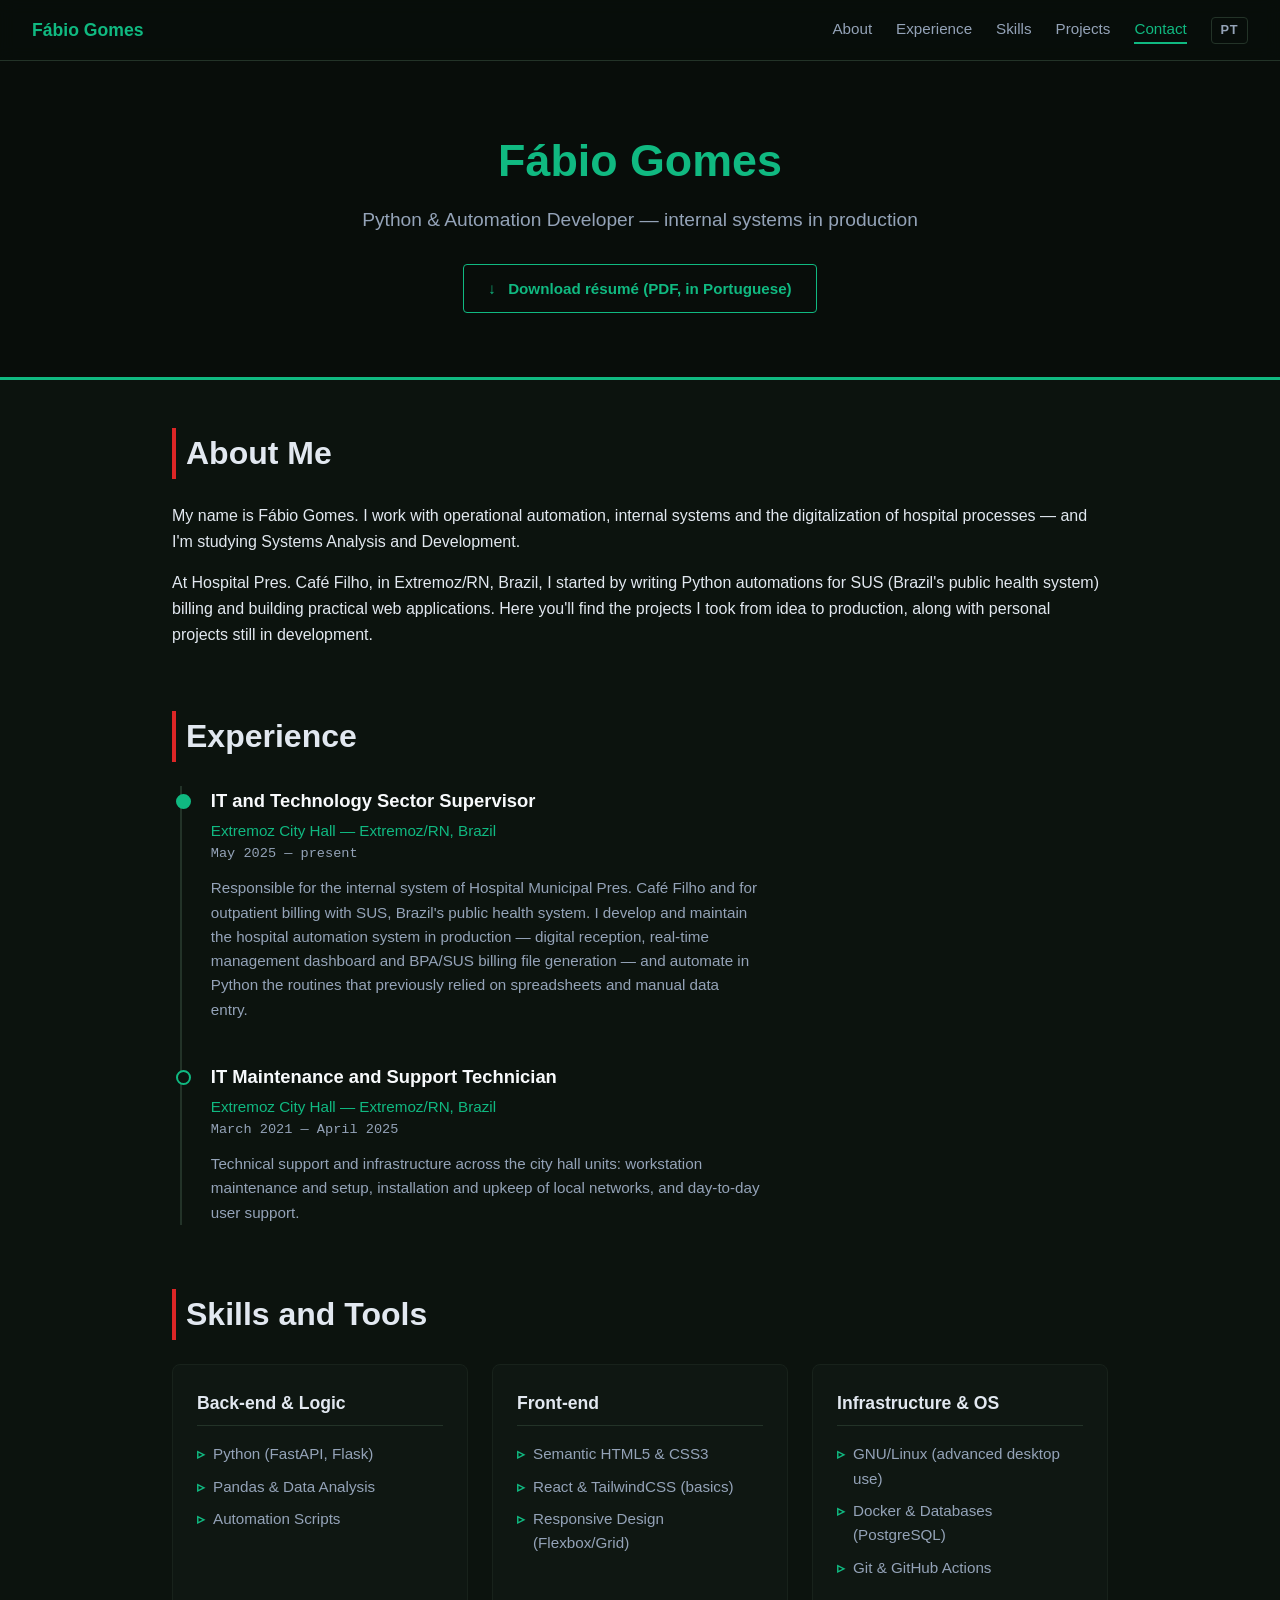
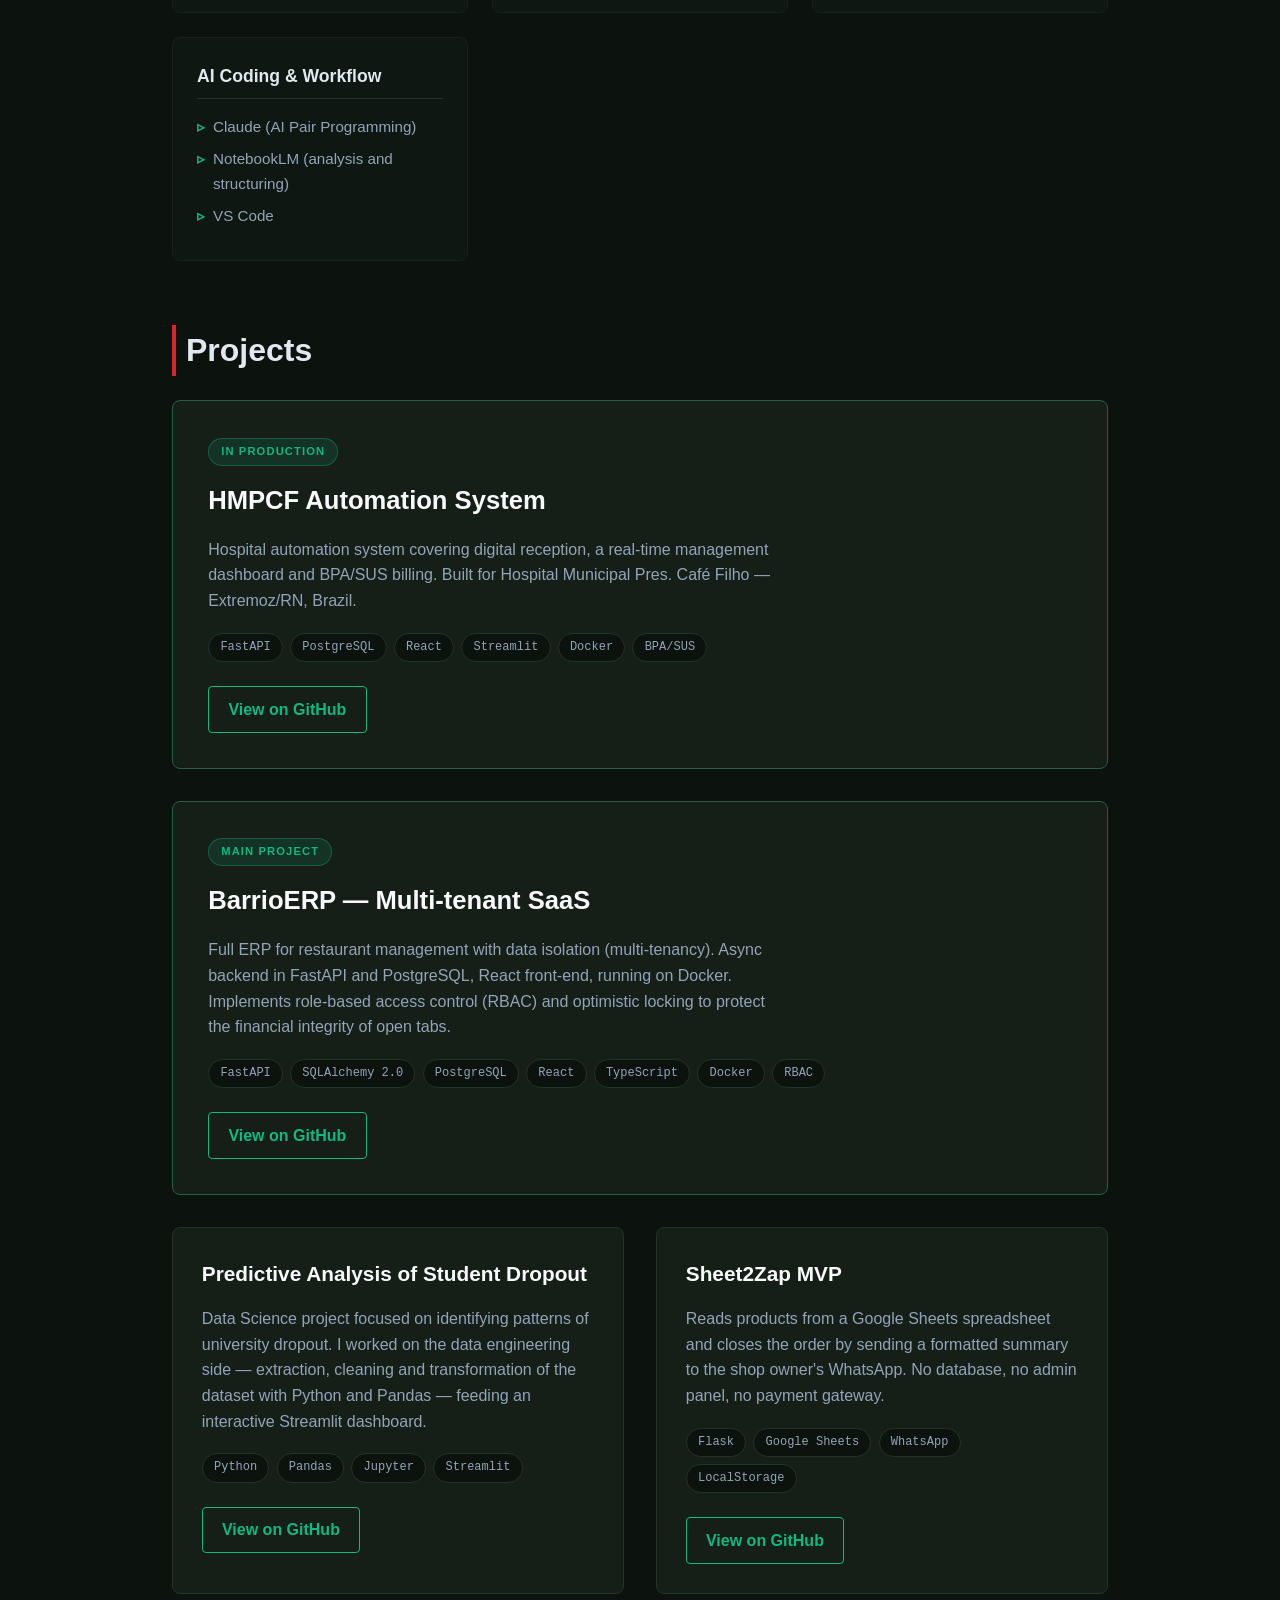
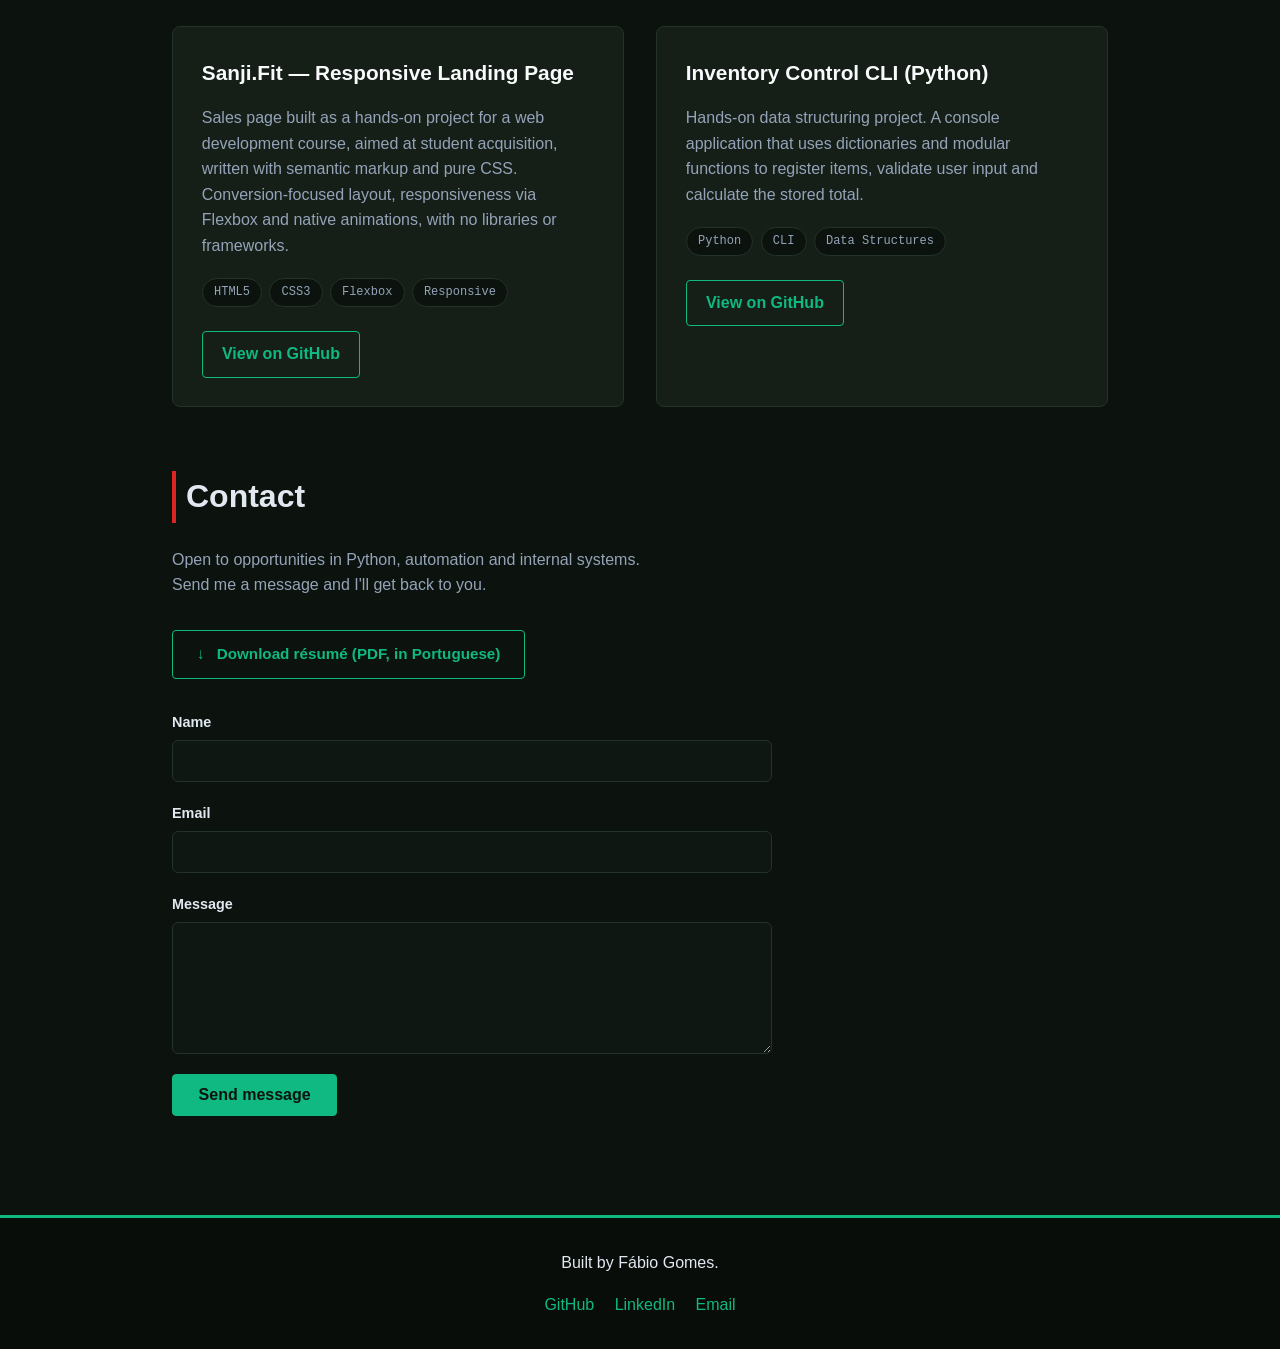
==== en/index.html @ 5354e64c "Adiciona versão em inglês do portfólio - Nova página em en/index.html, tradução completa do conteúdo" ====
<!DOCTYPE html>
<html lang="en">
<head>
    <meta charset="UTF-8">
    <meta name="viewport" content="width=device-width, initial-scale=1.0">
    <title>Fábio Gomes | Python &amp; Automation Developer</title>

    <!-- Versão em inglês. O conteúdo é o mesmo da raiz, traduzido.
         REGRA: mudou texto lá, mudar aqui também. É o preço de ter duas
         páginas de verdade em vez de trocar textos com JavaScript. -->
    <meta name="description" content="Portfolio of Fábio Gomes — developer focused on Python automation, internal systems and the digitalization of hospital processes. Projects built with FastAPI, React, PostgreSQL and Docker.">
    <meta name="author" content="Fábio Gomes">

    <meta property="og:type" content="website">
    <meta property="og:title" content="Fábio Gomes | Python &amp; Automation Developer">
    <meta property="og:description" content="Python automation, internal systems and digitalization of hospital processes. See the projects already running in production.">
    <meta property="og:locale" content="en_US">
    <!-- Diz ao Facebook/LinkedIn que existe uma versão em outro idioma -->
    <meta property="og:locale:alternate" content="pt_BR">
    <meta property="og:url" content="https://fabiogomes95.github.io/portfolio/en/">

    <meta property="og:image" content="https://fabiogomes95.github.io/portfolio/og-banner-1200x630.png">
    <meta property="og:image:width" content="1200">
    <meta property="og:image:height" content="630">
    <meta property="og:image:alt" content="Fábio Gomes portfolio banner — Python &amp; Automation Developer">

    <!-- Canonical aponta pra ELA MESMA. Cada idioma é uma página independente
         aos olhos do Google — se eu apontasse pra raiz, esta versão sumiria
         dos resultados em inglês. -->
    <link rel="canonical" href="https://fabiogomes95.github.io/portfolio/en/">

    <!-- hreflang: é isto que liga as duas versões pro buscador.
         Sem essas linhas o Google trata as páginas como conteúdo duplicado.
         x-default = pra onde mandar quem não bate com nenhum idioma listado.
         O bloco tem que ser IDÊNTICO nas duas páginas, inclusive apontando
         cada uma pra si mesma. -->
    <link rel="alternate" hreflang="pt-BR" href="https://fabiogomes95.github.io/portfolio/">
    <link rel="alternate" hreflang="en" href="https://fabiogomes95.github.io/portfolio/en/">
    <link rel="alternate" hreflang="x-default" href="https://fabiogomes95.github.io/portfolio/">

    <meta name="twitter:card" content="summary_large_image">

    <link rel="icon" href="data:image/svg+xml,<svg xmlns='http://www.w3.org/2000/svg' viewBox='0 0 100 100'><rect width='100' height='100' rx='20' fill='%23080d0a'/><text y='.9em' x='50' font-size='70' text-anchor='middle' fill='%2310b981' font-family='sans-serif' font-weight='bold'>F</text></svg>">

    <!-- ".." porque esta página está em /en/ e o CSS fica na raiz.
         Mesma coisa pro script.js e pro PDF do currículo, mais abaixo. -->
    <link rel="stylesheet" href="../style.css">
</head>
<body>

    <a href="#content" class="link-pular">Skip to content</a>

    <nav class="menu-navegacao">
        <a href="#top" class="menu-logo">Fábio Gomes</a>

        <ul class="menu-lista">
            <li><a href="#about"      class="menu-link">About</a></li>
            <li><a href="#experience" class="menu-link">Experience</a></li>
            <li><a href="#skills"     class="menu-link">Skills</a></li>
            <li><a href="#projects"   class="menu-link">Projects</a></li>
            <li><a href="#contact"    class="menu-link">Contact</a></li>
            <!-- Troca de idioma. Não leva a classe "menu-link" de propósito:
                 senão o script.js tentaria achar uma seção "../" na página. -->
            <li><a href="../" class="menu-idioma" lang="pt-BR" hreflang="pt-BR">PT</a></li>
        </ul>
    </nav>

    <header class="cabecalho-principal" id="top">
        <h1 class="titulo-site">Fábio Gomes</h1>
        <p class="subtitulo-site">Python &amp; Automation Developer — internal systems in production</p>

        <!-- O PDF ainda é o currículo em português. Digo isso no rótulo em vez
             de deixar a pessoa descobrir depois de baixar.
             PENDENTE: fazer uma versão em inglês e trocar o link aqui. -->
        <a href="../curriculo-fabio-gomes.pdf" download class="botao-curriculo">
            Download résumé (PDF, in Portuguese)
        </a>
    </header>

    <main class="conteudo-principal" id="content">

        <section id="about" class="secao-sobre">
            <h2 class="titulo-secao">About Me</h2>

            <div class="texto-sobre">
                <p>
                    My name is Fábio Gomes. I work with operational automation, internal systems and the digitalization of hospital processes — and I'm studying Systems Analysis and Development.
                </p>
                <p>
                    At Hospital Pres. Café Filho, in Extremoz/RN, Brazil, I started by writing Python automations for SUS (Brazil's public health system) billing and building practical web applications. Here you'll find the projects I took from idea to production, along with personal projects still in development.
                </p>
            </div>
        </section>

        <section id="experience" class="secao-experiencia">
            <h2 class="titulo-secao">Experience</h2>

            <ol class="linha-tempo">
                <li class="item-tempo">
                    <h3 class="cargo-tempo">IT and Technology Sector Supervisor</h3>
                    <p class="empresa-tempo">Extremoz City Hall — Extremoz/RN, Brazil</p>
                    <p class="periodo-tempo">May 2025 — present</p>
                    <p class="descricao-tempo">
                        Responsible for the internal system of Hospital Municipal Pres. Café Filho
                        and for outpatient billing with SUS, Brazil's public health system. I develop
                        and maintain the hospital automation system in production — digital reception,
                        real-time management dashboard and BPA/SUS billing file generation — and
                        automate in Python the routines that previously relied on spreadsheets and
                        manual data entry.
                    </p>
                </li>

                <li class="item-tempo">
                    <h3 class="cargo-tempo">IT Maintenance and Support Technician</h3>
                    <p class="empresa-tempo">Extremoz City Hall — Extremoz/RN, Brazil</p>
                    <p class="periodo-tempo">March 2021 — April 2025</p>
                    <p class="descricao-tempo">
                        Technical support and infrastructure across the city hall units: workstation
                        maintenance and setup, installation and upkeep of local networks, and
                        day-to-day user support.
                    </p>
                </li>
            </ol>
        </section>

        <section id="skills" class="secao-habilidades">
            <h2 class="titulo-secao">Skills and Tools</h2>

            <div class="grade-habilidades">
                <div class="categoria-habilidade">
                    <h3 class="titulo-categoria">Back-end &amp; Logic</h3>
                    <ul class="lista-habilidades">
                        <li>Python (FastAPI, Flask)</li>
                        <li>Pandas &amp; Data Analysis</li>
                        <li>Automation Scripts</li>
                    </ul>
                </div>

                <div class="categoria-habilidade">
                    <h3 class="titulo-categoria">Front-end</h3>
                    <ul class="lista-habilidades">
                        <li>Semantic HTML5 &amp; CSS3</li>
                        <li>React &amp; TailwindCSS (basics)</li>
                        <li>Responsive Design (Flexbox/Grid)</li>
                    </ul>
                </div>

                <div class="categoria-habilidade">
                    <h3 class="titulo-categoria">Infrastructure &amp; OS</h3>
                    <ul class="lista-habilidades">
                        <li>GNU/Linux (advanced desktop use)</li>
                        <li>Docker &amp; Databases (PostgreSQL)</li>
                        <li>Git &amp; GitHub Actions</li>
                    </ul>
                </div>

                <div class="categoria-habilidade">
                    <h3 class="titulo-categoria">AI Coding &amp; Workflow</h3>
                    <ul class="lista-habilidades">
                        <li>Claude (AI Pair Programming)</li>
                        <li>NotebookLM (analysis and structuring)</li>
                        <li>VS Code</li>
                    </ul>
                </div>
            </div>
        </section>

        <section id="projects" class="secao-projetos">
            <h2 class="titulo-secao">Projects</h2>

            <ul class="grade-projetos">
                <li class="cartao-projeto cartao-destaque">
                    <span class="selo-destaque">In production</span>
                    <h3 class="titulo-projeto">HMPCF Automation System</h3>
                    <p class="descricao-projeto">
                        Hospital automation system covering digital reception, a real-time management
                        dashboard and BPA/SUS billing. Built for Hospital Municipal Pres. Café Filho —
                        Extremoz/RN, Brazil.
                    </p>
                    <ul class="tags-projeto">
                        <li>FastAPI</li>
                        <li>PostgreSQL</li>
                        <li>React</li>
                        <li>Streamlit</li>
                        <li>Docker</li>
                        <li>BPA/SUS</li>
                    </ul>
                    <a href="https://github.com/fabiogomes95/HMPCF-Automation-System" target="_blank" rel="noopener noreferrer" class="botao-projeto">View on GitHub</a>
                </li>

                <li class="cartao-projeto cartao-destaque">
                    <span class="selo-destaque">Main project</span>
                    <h3 class="titulo-projeto">BarrioERP — Multi-tenant SaaS</h3>
                    <p class="descricao-projeto">
                        Full ERP for restaurant management with data isolation (multi-tenancy).
                        Async backend in FastAPI and PostgreSQL, React front-end, running on Docker.
                        Implements role-based access control (RBAC) and optimistic locking to protect
                        the financial integrity of open tabs.
                    </p>
                    <ul class="tags-projeto">
                        <li>FastAPI</li>
                        <li>SQLAlchemy 2.0</li>
                        <li>PostgreSQL</li>
                        <li>React</li>
                        <li>TypeScript</li>
                        <li>Docker</li>
                        <li>RBAC</li>
                    </ul>
                    <a href="https://github.com/fabiogomes95/BarrioERP" target="_blank" rel="noopener noreferrer" class="botao-projeto">View on GitHub</a>
                </li>

                <li class="cartao-projeto">
                    <h3 class="titulo-projeto">Predictive Analysis of Student Dropout</h3>
                    <p class="descricao-projeto">
                        Data Science project focused on identifying patterns of university dropout.
                        I worked on the data engineering side — extraction, cleaning and transformation
                        of the dataset with Python and Pandas — feeding an interactive Streamlit dashboard.
                    </p>
                    <ul class="tags-projeto">
                        <li>Python</li>
                        <li>Pandas</li>
                        <li>Jupyter</li>
                        <li>Streamlit</li>
                    </ul>
                    <a href="https://github.com/Senac-EAD-PTI-Grupo/senac-pi-grupo03-2026" target="_blank" rel="noopener noreferrer" class="botao-projeto">View on GitHub</a>
                </li>

                <li class="cartao-projeto">
                    <h3 class="titulo-projeto">Sheet2Zap MVP</h3>
                    <p class="descricao-projeto">
                        Reads products from a Google Sheets spreadsheet and closes the order by sending
                        a formatted summary to the shop owner's WhatsApp. No database, no admin panel,
                        no payment gateway.
                    </p>
                    <ul class="tags-projeto">
                        <li>Flask</li>
                        <li>Google Sheets</li>
                        <li>WhatsApp</li>
                        <li>LocalStorage</li>
                    </ul>
                    <a href="https://github.com/fabiogomes95/Sheet2Zap-MVP" target="_blank" rel="noopener noreferrer" class="botao-projeto">View on GitHub</a>
                </li>

                <li class="cartao-projeto">
                    <h3 class="titulo-projeto">Sanji.Fit — Responsive Landing Page</h3>
                    <p class="descricao-projeto">
                        Sales page built as a hands-on project for a web development course, aimed at
                        student acquisition, written with semantic markup and pure CSS. Conversion-focused
                        layout, responsiveness via Flexbox and native animations, with no libraries or
                        frameworks.
                    </p>
                    <ul class="tags-projeto">
                        <li>HTML5</li>
                        <li>CSS3</li>
                        <li>Flexbox</li>
                        <li>Responsive</li>
                    </ul>
                    <a href="https://github.com/fabiogomes95/landing-page-sanji-fit" target="_blank" rel="noopener noreferrer" class="botao-projeto">View on GitHub</a>
                </li>

                <li class="cartao-projeto">
                    <h3 class="titulo-projeto">Inventory Control CLI (Python)</h3>
                    <p class="descricao-projeto">
                        Hands-on data structuring project. A console application that uses dictionaries
                        and modular functions to register items, validate user input and calculate the
                        stored total.
                    </p>
                    <ul class="tags-projeto">
                        <li>Python</li>
                        <li>CLI</li>
                        <li>Data Structures</li>
                    </ul>
                    <a href="https://github.com/fabiogomes95/pti-controle-de-estoque" target="_blank" rel="noopener noreferrer" class="botao-projeto">View on GitHub</a>
                </li>
            </ul>
        </section>

        <section id="contact" class="secao-contato">
            <h2 class="titulo-secao">Contact</h2>
            <p class="texto-contato">
                Open to opportunities in Python, automation and internal systems.
                Send me a message and I'll get back to you.
            </p>

            <a href="../curriculo-fabio-gomes.pdf" download class="botao-curriculo botao-curriculo-contato">
                Download résumé (PDF, in Portuguese)
            </a>

            <!-- Mesmo endpoint do Formspree da versão em português.
                 O _subject diferente é o que me diz, na caixa de entrada,
                 por qual idioma a pessoa chegou. -->
            <form class="formulario-contato" id="formulario-contato"
                  action="https://formspree.io/f/mvkoqzdr" method="POST">

                <div class="campo-formulario">
                    <label for="campo-nome">Name</label>
                    <input type="text" id="campo-nome" name="nome" required>
                </div>

                <div class="campo-formulario">
                    <label for="campo-email">Email</label>
                    <input type="email" id="campo-email" name="email" required>
                </div>

                <div class="campo-formulario">
                    <label for="campo-mensagem">Message</label>
                    <textarea id="campo-mensagem" name="mensagem" rows="6" required></textarea>
                </div>

                <input type="hidden" name="_subject" value="New contact from portfolio (EN)">
                <input type="text" name="_gotcha" class="campo-armadilha" tabindex="-1" autocomplete="off">

                <button type="submit" class="botao-enviar">Send message</button>

                <p class="retorno-formulario" id="retorno-formulario" role="status"></p>
            </form>
        </section>

    </main>

    <footer class="rodape-principal">
        <p>Built by Fábio Gomes.</p>
        <div class="links-contato">
            <a href="https://github.com/fabiogomes95" target="_blank" rel="noopener noreferrer" class="link-rodape">GitHub</a>
            <a href="https://www.linkedin.com/in/fabiogsilva95/" target="_blank" rel="noopener noreferrer" class="link-rodape">LinkedIn</a>
            <a href="mailto:fabiogsilva@disroot.org" class="link-rodape">Email</a>
        </div>
    </footer>

    <a href="#top" class="botao-topo" id="botao-topo" aria-label="Back to top">↑</a>

    <script src="../script.js" defer></script>

</body>
</html>
---- style.css ----
/* =========================================================================
   PORTFÓLIO — Fábio Gomes
   Tema escuro do Zoro: verde #10b981 é o destaque, vermelho #dc2626 é o
   detalhe, fundo #0c130e quase preto.

   Se eu for trocar o tema, as cores estão espalhadas — considerar migrar
   pra variáveis CSS (:root { --verde: #10b981 }) antes de mexer.

   MAPA DO ARQUIVO
     1. Reset e rolagem
     2. Body
     3. Menu fixo
     4. Foco pelo teclado
     5. Cabeçalho
     6. Estrutura central e títulos
     7. Sobre Mim
     8. Experiência (linha do tempo)
     9. Habilidades
    10. Projetos
    11. Contato
    12. Rodapé
    13. Botão "voltar ao topo"
    14. Animação de revelação no scroll
    15. Telas pequenas
   ========================================================================= */


/* =========================================
   1. Reset e rolagem
   ========================================= */

* {
    margin: 0;
    padding: 0;
    /* border-box: largura passa a INCLUIR padding e borda.
       Sem isso, width 100px + padding 20px viram 140px na tela e todo
       cálculo de layout fica errado. */
    box-sizing: border-box;
}

html {
    /* Rolagem suave ao clicar nos links do menu.
       Não preciso de JS pra isso — se um dia eu achar um tutorial mandando
       instalar biblioteca pra scroll suave, é essa linha aqui que resolve. */
    scroll-behavior: smooth;

    /* NÃO TIRAR. O menu é fixo e cobre o topo; sem isso o título da seção
       para escondido atrás dele quando clico no link.
       Se eu mudar a altura do menu, ajustar esse valor junto (sempre um
       pouco maior que a altura dele). */
    scroll-padding-top: 5rem;
}

/* Quem ligou "reduzir movimento" no sistema (enxaqueca, vertigem) recebe o
   salto direto em vez da animação. Site continua funcionando igual. */
@media (prefers-reduced-motion: reduce) {
    html {
        scroll-behavior: auto;
    }
}


/* =========================================
   2. Body
   ========================================= */

body {
    /* Se a primeira fonte não existir na máquina, cai pra próxima.
       A última é a rede de segurança. */
    font-family: 'Segoe UI', Tahoma, Geneva, Verdana, sans-serif;

    background-color: #0c130e;
    color: #e2e8f0;

    /* Sem unidade de propósito: cada elemento calcula a partir do próprio
       tamanho de fonte. É o jeito recomendado — com "px" aqui, título grande
       ficaria com as linhas espremidas. */
    line-height: 1.6;
}


/* =========================================
   3. Menu fixo
   ========================================= */

.menu-navegacao {
    /* sticky = rola junto até encostar no topo, aí gruda.
       (fixed grudaria desde o início e deixaria um buraco no layout) */
    position: sticky;
    top: 0;

    /* Sem z-index os cartões de projeto passam POR CIMA do menu ao rolar.
       Já me pegou uma vez. */
    z-index: 100;

    display: flex;
    justify-content: space-between; /* nome na esquerda, links na direita */
    align-items: center;
    gap: 1rem;
    flex-wrap: wrap;                /* no celular quebra linha em vez de espremer */

    padding: 1rem 2rem;

    /* O 0.85 de opacidade + blur dão o efeito de vidro fosco.
       Se eu deixar opaco (sem rgba), perde a graça. */
    background-color: rgba(8, 13, 10, 0.85);
    backdrop-filter: blur(8px);

    border-bottom: 1px solid #233328;
}

.menu-logo {
    color: #10b981;
    font-weight: bold;
    font-size: 1.1rem;
    text-decoration: none;
}

.menu-lista {
    display: flex;
    /* Sem este wrap os links estouram a tela no celular em vez de quebrar
       linha. Foi o que cortou o "Contato" quando o menu foi pra 5 itens. */
    flex-wrap: wrap;
    justify-content: center;
    gap: 0.5rem 1.5rem; /* 0.5rem entre linhas, 1.5rem entre os links */
    list-style: none;
}

.menu-link {
    color: #94a3b8;
    text-decoration: none;
    font-size: 0.95rem;
    padding: 0.3rem 0;

    /* Borda transparente já reservando o espaço. Se ela só nascesse no hover,
       o texto pularia 2px toda vez que o mouse passasse. */
    border-bottom: 2px solid transparent;
    transition: color 0.2s ease, border-color 0.2s ease;
}

.menu-link:hover {
    color: #10b981;
    border-bottom-color: #10b981;
}

/* Quem põe e tira essa classe "ativo" é o script.js, conforme a seção que
   está na tela. Aqui eu só digo como ela fica.
   Divisão: JS decide QUANDO, CSS decide COMO. Não misturar. */
.menu-link.ativo {
    color: #10b981;
    border-bottom-color: #10b981;
}

/* Botão de troca de idioma (PT / EN). Visual diferente dos outros links
   de propósito: ele não navega dentro da página, troca de página inteira.
   Parecer igual aos demais faria a pessoa esperar uma rolagem. */
.menu-idioma {
    display: inline-block;
    padding: 0.15rem 0.55rem;

    font-size: 0.8rem;
    font-weight: bold;
    letter-spacing: 0.05em;
    text-decoration: none;

    color: #94a3b8;
    border: 1px solid #233328;
    border-radius: 4px;

    transition: color 0.2s ease, border-color 0.2s ease;
}

.menu-idioma:hover {
    color: #10b981;
    border-color: #10b981;
}

.menu-idioma:focus-visible {
    outline: 2px solid #10b981;
    outline-offset: 3px;
}


/* =========================================
   4. Foco pelo teclado
   ========================================= */

/* Link "pular para o conteúdo".
   Fica escondido ACIMA da área visível (top negativo) em vez de display:none,
   porque elemento com display:none não recebe foco — e aí o link nunca
   apareceria pra quem precisa dele. Ao ganhar foco pelo Tab, desce pra tela. */
.link-pular {
    position: absolute;
    top: -100px;
    left: 0;
    z-index: 200; /* acima do menu, que é 100 */

    background-color: #10b981;
    color: #0c130e;
    font-weight: bold;
    text-decoration: none;
    padding: 0.8rem 1.2rem;
    border-radius: 0 0 4px 0;

    transition: top 0.2s ease;
}

/* Aqui é :focus mesmo, não :focus-visible — este link SÓ existe pro teclado. */
.link-pular:focus {
    top: 0;
}

/* Pra quem navega de Tab, sem mouse. O :focus-visible só aparece no teclado,
   não no clique — por isso dá pra estilizar sem ficar feio.
   Nunca usar "outline: none" sem colocar outro indicador no lugar. */
.menu-link:focus-visible,
.menu-logo:focus-visible,
.botao-projeto:focus-visible,
.link-rodape:focus-visible {
    outline: 2px solid #10b981;
    outline-offset: 3px;
    border-radius: 2px;
}


/* =========================================
   5. Cabeçalho
   ========================================= */

.cabecalho-principal {
    text-align: center;
    padding: 4rem 1rem;
    background-color: #080d0a;        /* mais escuro que o body, pra separar */
    border-bottom: 3px solid #10b981; /* o verde imitando corte de espada */
}

.titulo-site {
    color: #10b981;
    font-size: 2.8rem; /* diminui no celular, lá na seção 15 */
    margin-bottom: 0.5rem;
}

.subtitulo-site {
    color: #94a3b8; /* cinza prateado, tipo o aço das espadas */
    font-size: 1.2rem;
}

/* Botão de download do currículo. Aparece 2x: cabeçalho e seção de contato. */
.botao-curriculo {
    display: inline-block;
    margin-top: 1.8rem;
    padding: 0.7rem 1.5rem;

    font-weight: bold;
    font-size: 0.95rem;
    text-decoration: none;

    color: #10b981;
    background-color: transparent;
    border: 1px solid #10b981;
    border-radius: 4px;

    transition: background-color 0.2s ease, color 0.2s ease;
}

/* No hover ele "enche": fundo verde, texto escuro. Contraste invertido. */
.botao-curriculo:hover {
    background-color: #10b981;
    color: #0c130e;
}

.botao-curriculo:focus-visible {
    outline: 2px solid #10b981;
    outline-offset: 3px;
}

/* Ícone de seta pra baixo, criado só com CSS (sem imagem, sem biblioteca).
   Deixa claro que o link baixa um arquivo em vez de abrir uma página. */
.botao-curriculo::before {
    content: "↓";
    margin-right: 0.5rem;
    font-weight: bold;
}

/* Na seção de contato o botão fica logo abaixo de um parágrafo, então precisa
   de menos espaço em cima e um pouco embaixo, antes do formulário. */
.botao-curriculo-contato {
    margin-top: 0;
    margin-bottom: 2rem;
}


/* =========================================
   6. Estrutura central e títulos
   ========================================= */

.conteudo-principal {
    /* Trava a largura. Sem isso, em tela grande a linha de texto fica enorme
       e o olho se perde ao pular pra linha de baixo. */
    max-width: 1000px;

    /* margin 0 auto = o jeito de centralizar bloco com largura definida.
       O "auto" divide o espaço que sobra igual dos dois lados. */
    margin: 0 auto;

    padding: 3rem 2rem;
}

.titulo-secao {
    font-size: 2rem;
    color: #e2e8f0;
    margin-bottom: 1.5rem;
    border-left: 4px solid #dc2626; /* o vermelho do haramaki */
    padding-left: 10px;
}


/* =========================================
   7. Sobre Mim
   ========================================= */

.secao-sobre {
    margin-bottom: 4rem;
}

/* Isso aqui substitui o <br> que eu tinha no HTML.
   Espaço entre parágrafos é aparência = CSS. */
.texto-sobre p {
    margin-bottom: 1rem;
}


/* =========================================
   8. Experiência (linha do tempo)
   ========================================= */

.secao-experiencia {
    margin-bottom: 4rem;
}

.linha-tempo {
    list-style: none;

    /* A linha vertical contínua é só uma borda esquerda na <ol>.
       Não precisa de imagem nem de pseudo-elemento pra isso. */
    border-left: 2px solid #233328;
    padding-left: 1.8rem;
    margin-left: 0.5rem;
}

.item-tempo {
    /* position relative pra bolinha (::before) se posicionar em relação
       a ESTE item, e não à página inteira. */
    position: relative;
}

/* Espaço entre um cargo e o próximo — mas não sobra depois do último. */
.item-tempo:not(:last-child) {
    margin-bottom: 2.5rem;
}

/* A bolinha em cima da linha. O left negativo a puxa pra fora do padding,
   centralizando-a sobre a borda: metade da largura (11px/2) + metade da
   borda (2px/2) além dos 1.8rem de padding-left. */
.item-tempo::before {
    content: "";
    position: absolute;
    left: calc(-1.8rem - 6px);
    top: 0.5rem;

    width: 11px;
    height: 11px;
    border-radius: 50%;

    background-color: #0c130e; /* fundo da página, pra "furar" a linha */
    border: 2px solid #10b981;
}

/* O cargo atual ganha bolinha preenchida, pra saltar aos olhos qual é o de hoje. */
.item-tempo:first-child::before {
    background-color: #10b981;
}

.cargo-tempo {
    color: #f8fafc;
    font-size: 1.15rem;
    margin-bottom: 0.2rem;
}

.empresa-tempo {
    color: #10b981;
    font-size: 0.95rem;
}

.periodo-tempo {
    color: #94a3b8;
    font-size: 0.85rem;
    font-family: 'Cascadia Code', 'Fira Code', Consolas, monospace;
    margin-bottom: 0.7rem;
}

.descricao-tempo {
    color: #94a3b8;
    font-size: 0.95rem;
    max-width: 65ch; /* mesma trava de leitura dos cartões em destaque */
}


/* =========================================
   9. Habilidades
   ========================================= */

.secao-habilidades {
    margin-bottom: 4rem;
}

.grade-habilidades {
    display: grid;
    /* Mesma receita do grid de projetos (seção 9), só que com coluna menor,
       porque cartão de habilidade tem bem menos texto. */
    grid-template-columns: repeat(auto-fit, minmax(220px, 1fr));
    gap: 1.5rem;
}

.categoria-habilidade {
    background-color: #0f1712;
    border: 1px solid #18221b;
    border-radius: 8px;
    padding: 1.5rem;
}

.titulo-categoria {
    color: #e2e8f0;
    font-size: 1.1rem;
    margin-bottom: 1rem;
    border-bottom: 1px solid #233328;
    padding-bottom: 0.5rem;
}

.lista-habilidades {
    list-style: none; /* tiro a bolinha padrão; faço a minha no ::before */
}

.lista-habilidades li {
    color: #94a3b8;
    font-size: 0.95rem;
    margin-bottom: 0.5rem;

    /* O flex aqui é pra quando o item ocupa duas linhas: a segunda linha fica
       alinhada com a primeira letra, e não embaixo do marcador. */
    display: flex;
    align-items: flex-start;
}

/* ::before inventa um pedacinho antes do conteúdo, sem existir no HTML.
   O "content" é obrigatório — sem ele nada aparece. */
.lista-habilidades li::before {
    content: "▹";
    color: #10b981;
    margin-right: 8px;
    font-weight: bold;
}


/* =========================================
   10. Projetos
   ========================================= */

/* Mesmo respiro das outras seções, senão os projetos grudam no Contato. */
.secao-projetos {
    margin-bottom: 4rem;
}

.grade-projetos {
    display: grid;

    /* A linha mais importante do arquivo. Lendo de dentro pra fora:
         minmax(300px, 1fr) -> coluna com no mínimo 300px, no máximo 1 fração
                               do espaço livre
         auto-fit           -> cria quantas colunas couberem
       Resultado: 3 cartões lado a lado no monitor, 2 no tablet, 1 empilhado
       no celular — TUDO SEM MEDIA QUERY. Não substituir isso por breakpoints
       manuais, essa linha já resolve. */
    grid-template-columns: repeat(auto-fit, minmax(300px, 1fr));

    gap: 2rem;
    list-style: none; /* a grade é uma <ul> */
}

.cartao-projeto {
    background-color: #151f18;
    border: 1px solid #233328;
    border-radius: 8px;
    padding: 1.8rem;

    /* A transition fica AQUI, no estado normal, e não no :hover.
       Assim a animação vale nos dois sentidos: ao entrar e ao sair o mouse.
       Se eu mover pro :hover, a saída fica seca. */
    transition: transform 0.3s ease, border-color 0.3s ease, box-shadow 0.3s ease;
}

.cartao-projeto:hover {
    /* Y negativo sobe (o eixo cresce pra baixo na tela).
       Uso transform e não margin porque transform roda na placa de vídeo,
       sem forçar o navegador a recalcular o layout inteiro. Fica bem mais fluido. */
    transform: translateY(-5px);

    border-color: #10b981;
    box-shadow: 0 8px 20px rgba(16, 185, 129, 0.15);
}

.titulo-projeto {
    color: #f8fafc;
    font-size: 1.3rem;
    margin-bottom: 1rem;
}

.descricao-projeto {
    color: #94a3b8;
    font-size: 1rem;
}

/* ---- Cartões em destaque (os 2 primeiros) ----
   Ficam no topo ocupando a largura inteira, os outros 4 seguem na grade normal.
   Pra promover/rebaixar um projeto: só adicionar ou tirar a classe
   "cartao-destaque" no <li> do HTML. Nada mais precisa mudar. */
.cartao-destaque {
    /* "1 / -1" = da primeira até a ÚLTIMA linha de coluna da grade, seja
       quantas forem. Como o auto-fit muda o número de colunas conforme a tela,
       não dá pra fixar um número aqui — o -1 resolve sozinho. */
    grid-column: 1 / -1;

    border-color: #2d5c46;  /* borda mais viva que a dos cartões normais */
    padding: 2.2rem;        /* mais respiro interno = parece mais importante */
}

.selo-destaque {
    display: inline-block;
    margin-bottom: 0.9rem;

    font-size: 0.7rem;
    font-weight: bold;
    letter-spacing: 0.1em;  /* espaçar letras dá ar de etiqueta, não de frase */
    text-transform: uppercase;

    color: #10b981;
    /* Verde com 12% de opacidade: fundo colorido sem brigar com o texto branco. */
    background-color: rgba(16, 185, 129, 0.12);
    border: 1px solid rgba(16, 185, 129, 0.35);
    border-radius: 999px;
    padding: 0.25rem 0.75rem;
}

/* O título do destaque cresce, pra hierarquia ficar óbvia à distância. */
.cartao-destaque .titulo-projeto {
    font-size: 1.6rem;
}

.cartao-destaque .descricao-projeto {
    /* Limita a linha mesmo o cartão sendo largo. Sem isso, no monitor grande
       o texto atravessa 1000px e fica cansativo de ler. */
    max-width: 65ch;
}

/* Chips de tecnologia. Ficam entre a descrição e o botão.
   O flex-wrap é essencial: com muitas tags elas quebram pra linha de baixo
   em vez de estourar a largura do cartão. */
.tags-projeto {
    display: flex;
    flex-wrap: wrap;
    gap: 0.45rem;
    list-style: none;
    margin-top: 1.2rem;
}

.tags-projeto li {
    font-size: 0.75rem;
    /* Fonte monoespaçada dá cara de "termo técnico" e separa visualmente
       das frases da descrição. */
    font-family: 'Cascadia Code', 'Fira Code', Consolas, monospace;
    color: #94a3b8;

    background-color: #0c130e; /* mesmo fundo da página: o chip "afunda" no cartão */
    border: 1px solid #233328;
    border-radius: 999px;      /* valor exagerado = pílula perfeita em qualquer altura */
    padding: 0.25rem 0.7rem;

    /* white-space nowrap pra tag de duas palavras ("Em produção") não quebrar
       no meio e virar duas linhas dentro da pílula. */
    white-space: nowrap;
}

.botao-projeto {
    /* Link é inline por natureza e ignora largura/altura/margem vertical.
       inline-block mantém ele na linha mas deixa eu dar tamanho — é o que
       transforma link em botão. */
    display: inline-block;

    margin-top: 1.5rem;
    padding: 0.6rem 1.2rem;

    text-decoration: none;
    font-weight: bold;

    color: #10b981;
    border: 1px solid #10b981;
    border-radius: 4px;
}


/* =========================================
   11. Contato
   ========================================= */

.secao-contato {
    margin-bottom: 2rem;
}

.texto-contato {
    color: #94a3b8;
    margin-bottom: 2rem;
    max-width: 55ch;
}

.formulario-contato {
    /* Flex em coluna com gap: espaça os campos sem eu ter que ficar
       colocando margin-bottom em cada um. */
    display: flex;
    flex-direction: column;
    gap: 1.2rem;
    max-width: 600px; /* form largo demais fica desconfortável de preencher */
}

.campo-formulario {
    display: flex;
    flex-direction: column;
    gap: 0.4rem;
}

.campo-formulario label {
    font-size: 0.9rem;
    color: #e2e8f0;
    font-weight: bold;
}

.campo-formulario input,
.campo-formulario textarea {
    /* Campo de formulário NÃO herda fonte do body por padrão — vem com a fonte
       feia do sistema. Esse "inherit" é obrigatório, senão destoa do resto. */
    font-family: inherit;
    font-size: 1rem;

    color: #e2e8f0;
    background-color: #0f1712;
    border: 1px solid #233328;
    border-radius: 6px;
    padding: 0.7rem 0.9rem;

    transition: border-color 0.2s ease;
}

.campo-formulario textarea {
    /* Só deixo esticar na vertical. O "both" (padrão) permite arrastar pros
       lados e estourar o layout do site. */
    resize: vertical;
    min-height: 120px;
}

/* Estado de foco: quando estou digitando naquele campo */
.campo-formulario input:focus,
.campo-formulario textarea:focus {
    outline: none; /* removo o padrão SÓ porque coloco a borda verde no lugar */
    border-color: #10b981;
}

/* Vermelho quando o navegador reprova o valor (e-mail sem @, por exemplo).
   ATENÇÃO ao seletor: é :user-invalid, NÃO :invalid.
   O :invalid pega campo obrigatório vazio já no carregamento da página — o
   formulário nasceria todo vermelho antes da pessoa digitar qualquer coisa.
   O :user-invalid só entra depois que a pessoa mexeu no campo e saiu dele.
   Navegador antigo simplesmente ignora a regra: perde o vermelho, mas a
   validação continua funcionando normal. */
.campo-formulario input:user-invalid,
.campo-formulario textarea:user-invalid {
    border-color: #dc2626;
}

/* A armadilha antispam. Escondo sem usar display:none, porque alguns robôs
   ignoram campo com display:none — assim ele continua "existindo" pra eles. */
.campo-armadilha {
    position: absolute;
    left: -9999px;
    opacity: 0;
    height: 0;
    width: 0;
}

.botao-enviar {
    align-self: flex-start; /* não estica o botão na largura toda do form */

    font-family: inherit;
    font-size: 1rem;
    font-weight: bold;

    color: #0c130e;            /* texto escuro sobre fundo verde = bom contraste */
    background-color: #10b981;
    border: 1px solid #10b981;
    border-radius: 4px;
    padding: 0.7rem 1.6rem;
    cursor: pointer;           /* botão <button> não vira mãozinha sozinho */

    transition: background-color 0.2s ease, opacity 0.2s ease;
}

.botao-enviar:hover {
    background-color: #0ea472;
}

.botao-enviar:focus-visible {
    outline: 2px solid #10b981;
    outline-offset: 3px;
}

/* Enquanto está enviando, o JS desabilita o botão. Sem esse estado visual a
   pessoa acha que não funcionou e clica de novo, mandando duas mensagens. */
.botao-enviar:disabled {
    opacity: 0.6;
    cursor: not-allowed;
}

/* Mensagem de retorno. Nasce vazia e sem ocupar espaço; o JS põe o texto
   e uma das classes de estado abaixo. */
.retorno-formulario {
    font-size: 0.95rem;
    margin: 0;
}

.retorno-formulario.sucesso {
    color: #10b981;
}

.retorno-formulario.erro {
    color: #dc2626;
}


/* =========================================
   12. Rodapé
   ========================================= */

.rodape-principal {
    text-align: center;
    padding: 2rem 1rem;
    background-color: #080d0a;
    border-top: 3px solid #10b981; /* espelha a borda do cabeçalho, fecha o site */
}

.links-contato {
    margin-top: 1rem;
}

.link-rodape {
    margin: 0 0.5rem;
    display: inline-block;
    color: #10b981;
    text-decoration: none;
}

.link-rodape:hover {
    text-decoration: underline;
}


/* =========================================
   13. Botão "voltar ao topo"
   ========================================= */

/* position: fixed gruda na janela e não rola com a página — diferente do
   sticky do menu, que faz parte do fluxo. */
.botao-topo {
    position: fixed;
    right: 1.5rem;
    bottom: 1.5rem;
    z-index: 150; /* acima do conteúdo, abaixo do link de pular (200) */

    /* Flex só pra centralizar a setinha dentro do círculo, na horizontal
       e na vertical. É a forma mais confiável de centrar um caractere. */
    display: flex;
    align-items: center;
    justify-content: center;

    width: 46px;
    height: 46px;
    border-radius: 50%; /* 50% em elemento quadrado = círculo */

    font-size: 1.3rem;
    font-weight: bold;
    line-height: 1;
    text-decoration: none;

    color: #0c130e;
    background-color: #10b981;
    border: none;
    box-shadow: 0 4px 12px rgba(0, 0, 0, 0.4);

    transition: opacity 0.3s ease, transform 0.3s ease, background-color 0.2s ease;
}

.botao-topo:hover {
    background-color: #0ea472;
}

.botao-topo:focus-visible {
    outline: 2px solid #10b981;
    outline-offset: 3px;
}

/* MESMA LÓGICA da classe "revelar": quem esconde é o JS, não o HTML.
   O botão nasce VISÍVEL e o script adiciona "oculto" quando estou no topo
   da página (onde ele não teria função). Se o JS falhar, o botão só fica
   sempre visível — continua funcionando, porque é um link comum pra #topo. */
.botao-topo.oculto {
    opacity: 0;
    transform: translateY(12px);
    pointer-events: none; /* não intercepta cliques enquanto invisível */
}

@media (prefers-reduced-motion: reduce) {
    .botao-topo {
        transition: none;
    }
}


/* =========================================
   14. Animação de revelação no scroll
   ========================================= */

/* CUIDADO AO MEXER AQUI.
   A classe "revelar" é aplicada pelo script.js, NUNCA escrita no HTML.
   Motivo: ela deixa o elemento invisível (opacity: 0). Se estivesse no HTML e
   o JS falhasse ou não carregasse, o site inteiro ficaria em branco.
   Do jeito atual, sem JS nada recebe a classe e tudo aparece normal. */
.revelar {
    opacity: 0;
    transform: translateY(20px); /* começa 20px mais baixo e sobe */

    /* Animo só opacity e transform de propósito: são as duas propriedades que
       a placa de vídeo resolve sozinha, sem obrigar o navegador a recalcular
       o layout da página. Animar height, top ou margin engasga. */
    transition: opacity 0.5s ease, transform 0.5s ease;
}

/* O JS adiciona "visivel" quando o elemento entra na tela. */
.revelar.visivel {
    opacity: 1;
    transform: none;
}

/* Se a pessoa pediu menos movimento no sistema, a animação inteira é
   desligada — mesmo que o JS já tenha posto as classes, isto vence. */
@media (prefers-reduced-motion: reduce) {
    .revelar,
    .revelar.visivel {
        opacity: 1;
        transform: none;
        transition: none;
    }
}


/* =========================================
   15. Telas pequenas
   ========================================= */

/* As grades já se viram sozinhas (auto-fit), mas tamanho de fonte fixo não.
   2.8rem é bom no notebook e exagerado no celular.
   max-width: 600px = aplica quando a tela tiver 600px OU MENOS. */
@media (max-width: 600px) {
    .titulo-site {
        font-size: 2rem;
    }

    .subtitulo-site {
        font-size: 1rem;
    }

    .titulo-secao {
        font-size: 1.5rem;
    }

    .conteudo-principal {
        padding: 2rem 1rem;
    }

    /* No celular o menu vira coluna: nome em cima, links embaixo, tudo
       centralizado. Tentar manter lado a lado com 5 links espremia tudo
       e cortava o "Contato" fora da tela. */
    .menu-navegacao {
        flex-direction: column;
        align-items: center;
        gap: 0.5rem;
        padding: 0.7rem 1rem;
    }

    .menu-lista {
        gap: 0.4rem 1rem;
    }

    .menu-link {
        font-size: 0.85rem;
    }

    /* Rede de segurança: com o menu em duas linhas, os 5rem lá de cima não
       bastam e o título da seção para cortado atrás dele.
       O script.js mede a altura real do menu e sobrescreve este valor —
       isto aqui é só o que vale se o JS não carregar. */
    html {
        scroll-padding-top: 8rem;
    }

    /* Botão de voltar ao topo um pouco menor e mais perto do canto,
       pra não cobrir conteúdo em tela pequena. */
    .botao-topo {
        right: 1rem;
        bottom: 1rem;
        width: 42px;
        height: 42px;
    }
}
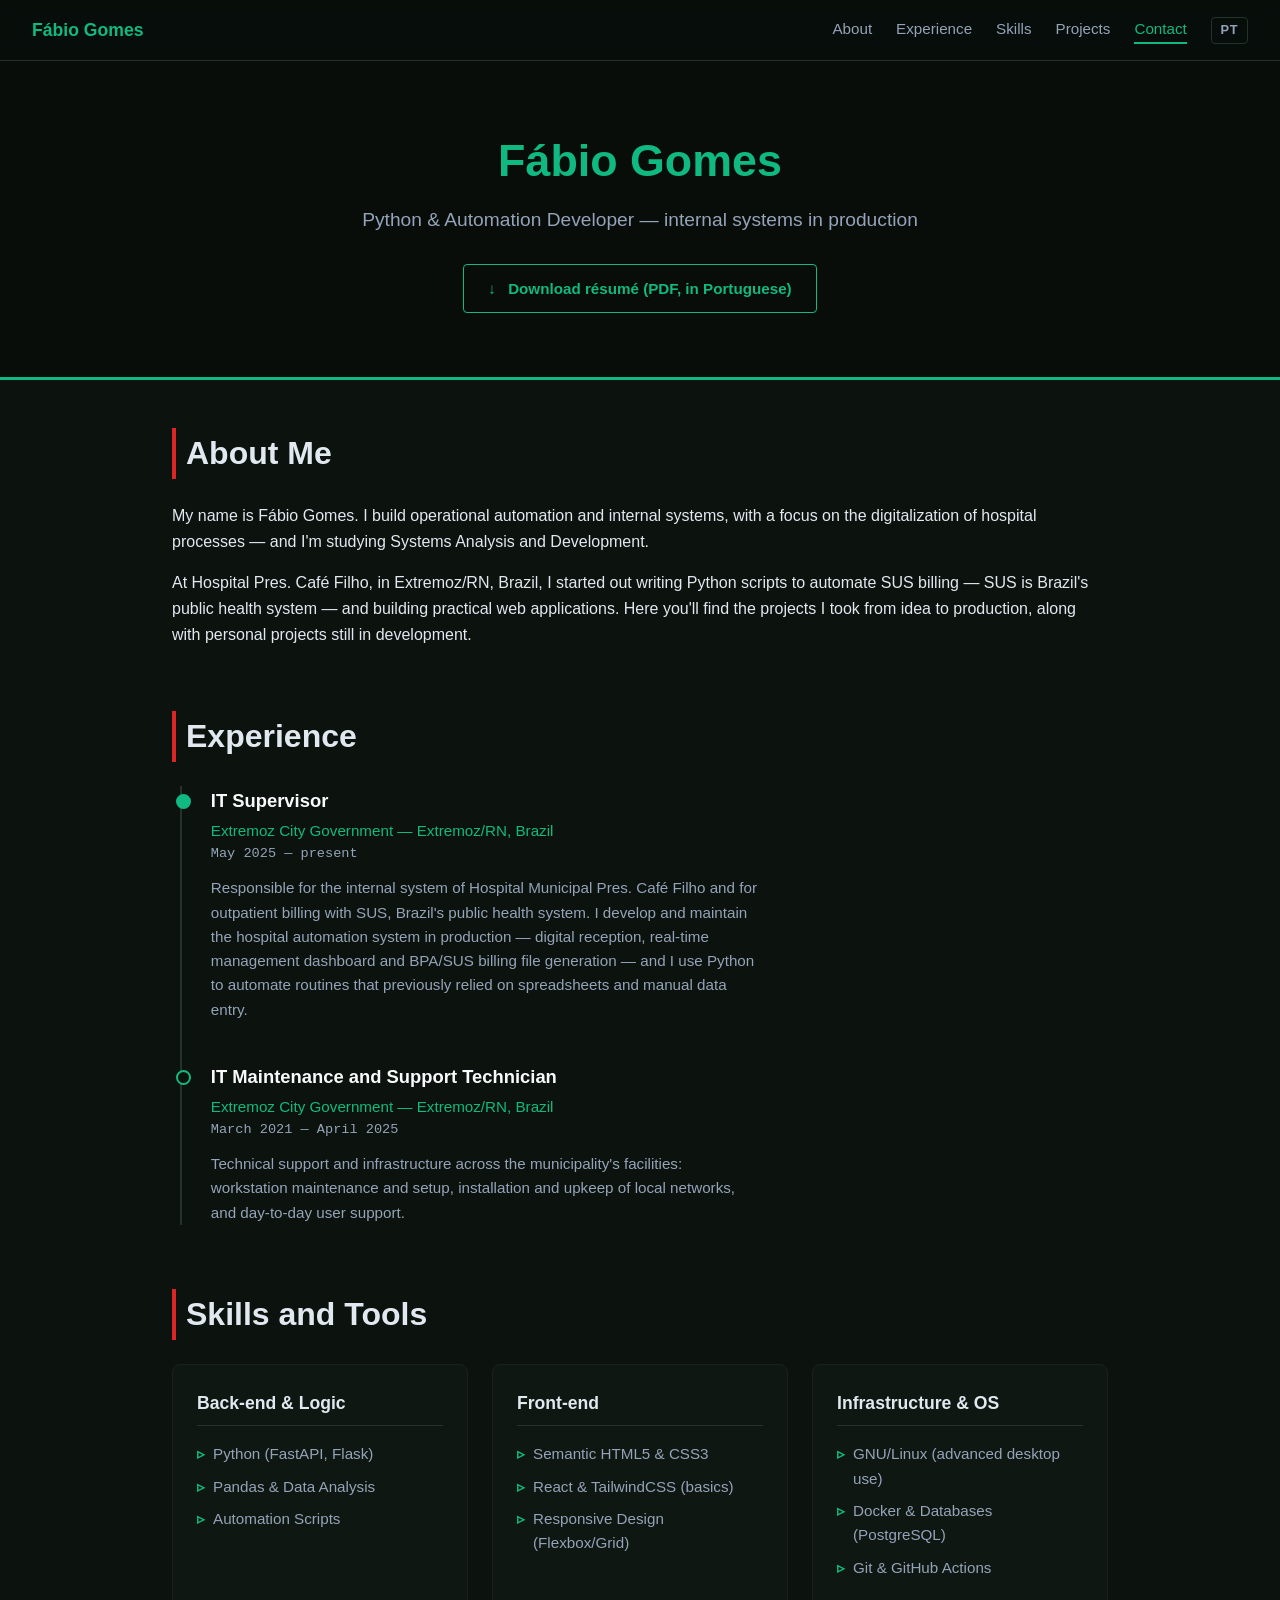
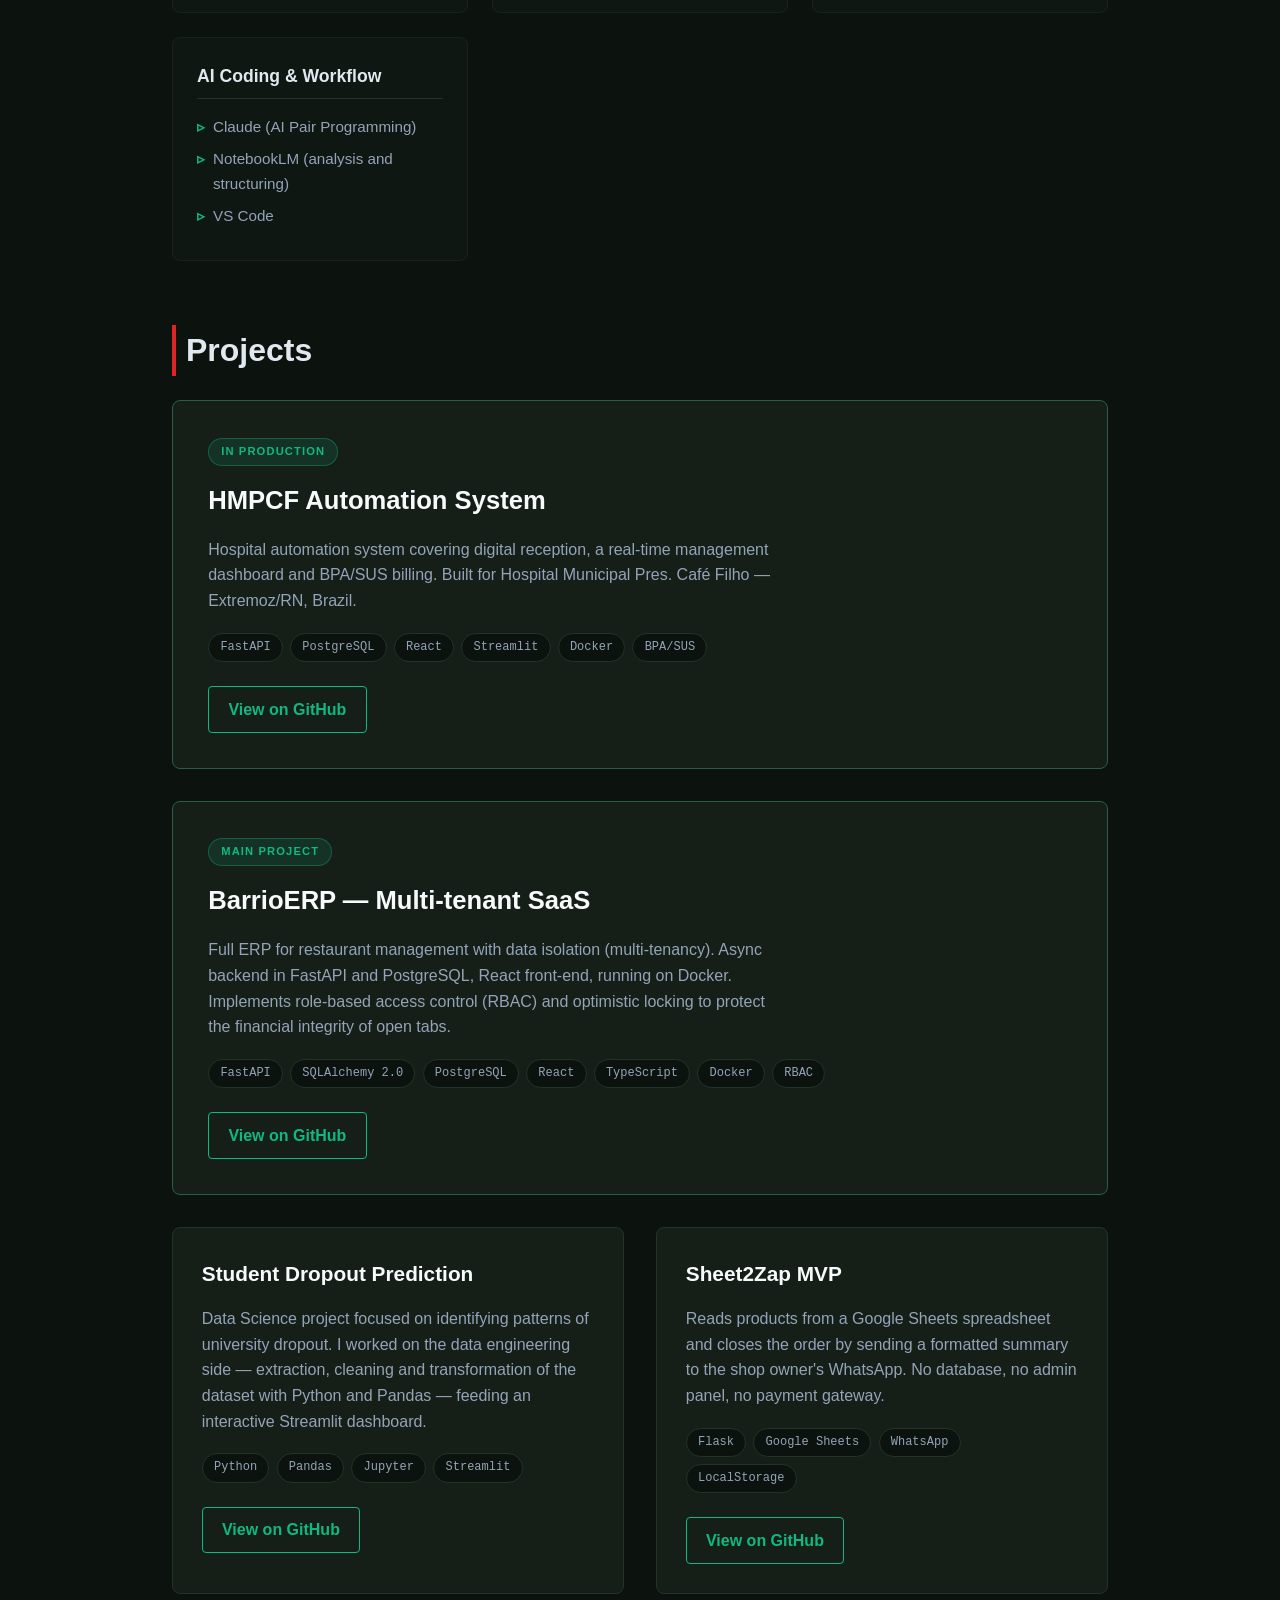
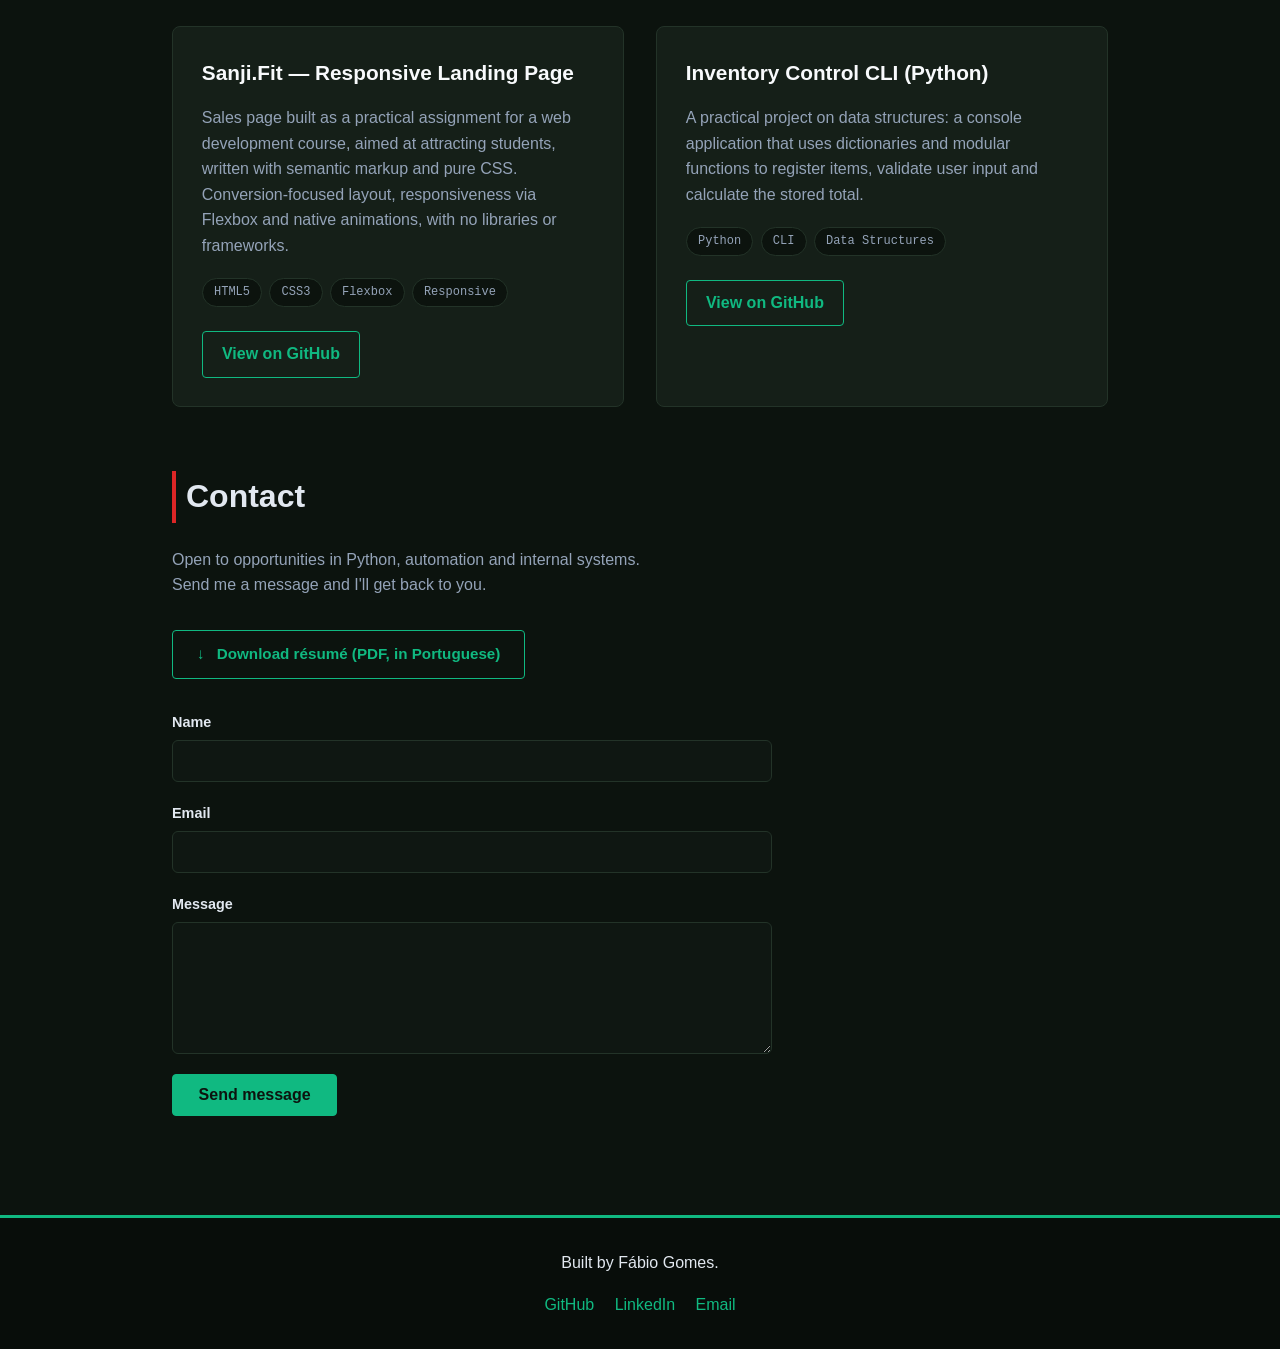
==== commit 4b7ba65e: "Revisa o inglês da versão traduzida Dois erros de tradução e cinco construções influenciadas pelo po" ====
--- a/en/index.html
+++ b/en/index.html
@@ -84,10 +84,10 @@
 
             <div class="texto-sobre">
                 <p>
-                    My name is Fábio Gomes. I work with operational automation, internal systems and the digitalization of hospital processes — and I'm studying Systems Analysis and Development.
+                    My name is Fábio Gomes. I build operational automation and internal systems, with a focus on the digitalization of hospital processes — and I'm studying Systems Analysis and Development.
                 </p>
                 <p>
-                    At Hospital Pres. Café Filho, in Extremoz/RN, Brazil, I started by writing Python automations for SUS (Brazil's public health system) billing and building practical web applications. Here you'll find the projects I took from idea to production, along with personal projects still in development.
+                    At Hospital Pres. Café Filho, in Extremoz/RN, Brazil, I started out writing Python scripts to automate SUS billing — SUS is Brazil's public health system — and building practical web applications. Here you'll find the projects I took from idea to production, along with personal projects still in development.
                 </p>
             </div>
         </section>
@@ -97,25 +97,25 @@
 
             <ol class="linha-tempo">
                 <li class="item-tempo">
-                    <h3 class="cargo-tempo">IT and Technology Sector Supervisor</h3>
-                    <p class="empresa-tempo">Extremoz City Hall — Extremoz/RN, Brazil</p>
+                    <h3 class="cargo-tempo">IT Supervisor</h3>
+                    <p class="empresa-tempo">Extremoz City Government — Extremoz/RN, Brazil</p>
                     <p class="periodo-tempo">May 2025 — present</p>
                     <p class="descricao-tempo">
                         Responsible for the internal system of Hospital Municipal Pres. Café Filho
                         and for outpatient billing with SUS, Brazil's public health system. I develop
                         and maintain the hospital automation system in production — digital reception,
                         real-time management dashboard and BPA/SUS billing file generation — and
-                        automate in Python the routines that previously relied on spreadsheets and
+                        I use Python to automate routines that previously relied on spreadsheets and
                         manual data entry.
                     </p>
                 </li>
 
                 <li class="item-tempo">
                     <h3 class="cargo-tempo">IT Maintenance and Support Technician</h3>
-                    <p class="empresa-tempo">Extremoz City Hall — Extremoz/RN, Brazil</p>
+                    <p class="empresa-tempo">Extremoz City Government — Extremoz/RN, Brazil</p>
                     <p class="periodo-tempo">March 2021 — April 2025</p>
                     <p class="descricao-tempo">
-                        Technical support and infrastructure across the city hall units: workstation
+                        Technical support and infrastructure across the municipality's facilities: workstation
                         maintenance and setup, installation and upkeep of local networks, and
                         day-to-day user support.
                     </p>
@@ -210,7 +210,7 @@
                 </li>
 
                 <li class="cartao-projeto">
-                    <h3 class="titulo-projeto">Predictive Analysis of Student Dropout</h3>
+                    <h3 class="titulo-projeto">Student Dropout Prediction</h3>
                     <p class="descricao-projeto">
                         Data Science project focused on identifying patterns of university dropout.
                         I worked on the data engineering side — extraction, cleaning and transformation
@@ -244,8 +244,8 @@
                 <li class="cartao-projeto">
                     <h3 class="titulo-projeto">Sanji.Fit — Responsive Landing Page</h3>
                     <p class="descricao-projeto">
-                        Sales page built as a hands-on project for a web development course, aimed at
-                        student acquisition, written with semantic markup and pure CSS. Conversion-focused
+                        Sales page built as a practical assignment for a web development course, aimed at
+                        attracting students, written with semantic markup and pure CSS. Conversion-focused
                         layout, responsiveness via Flexbox and native animations, with no libraries or
                         frameworks.
                     </p>
@@ -261,7 +261,7 @@
                 <li class="cartao-projeto">
                     <h3 class="titulo-projeto">Inventory Control CLI (Python)</h3>
                     <p class="descricao-projeto">
-                        Hands-on data structuring project. A console application that uses dictionaries
+                        A practical project on data structures: a console application that uses dictionaries
                         and modular functions to register items, validate user input and calculate the
                         stored total.
                     </p>
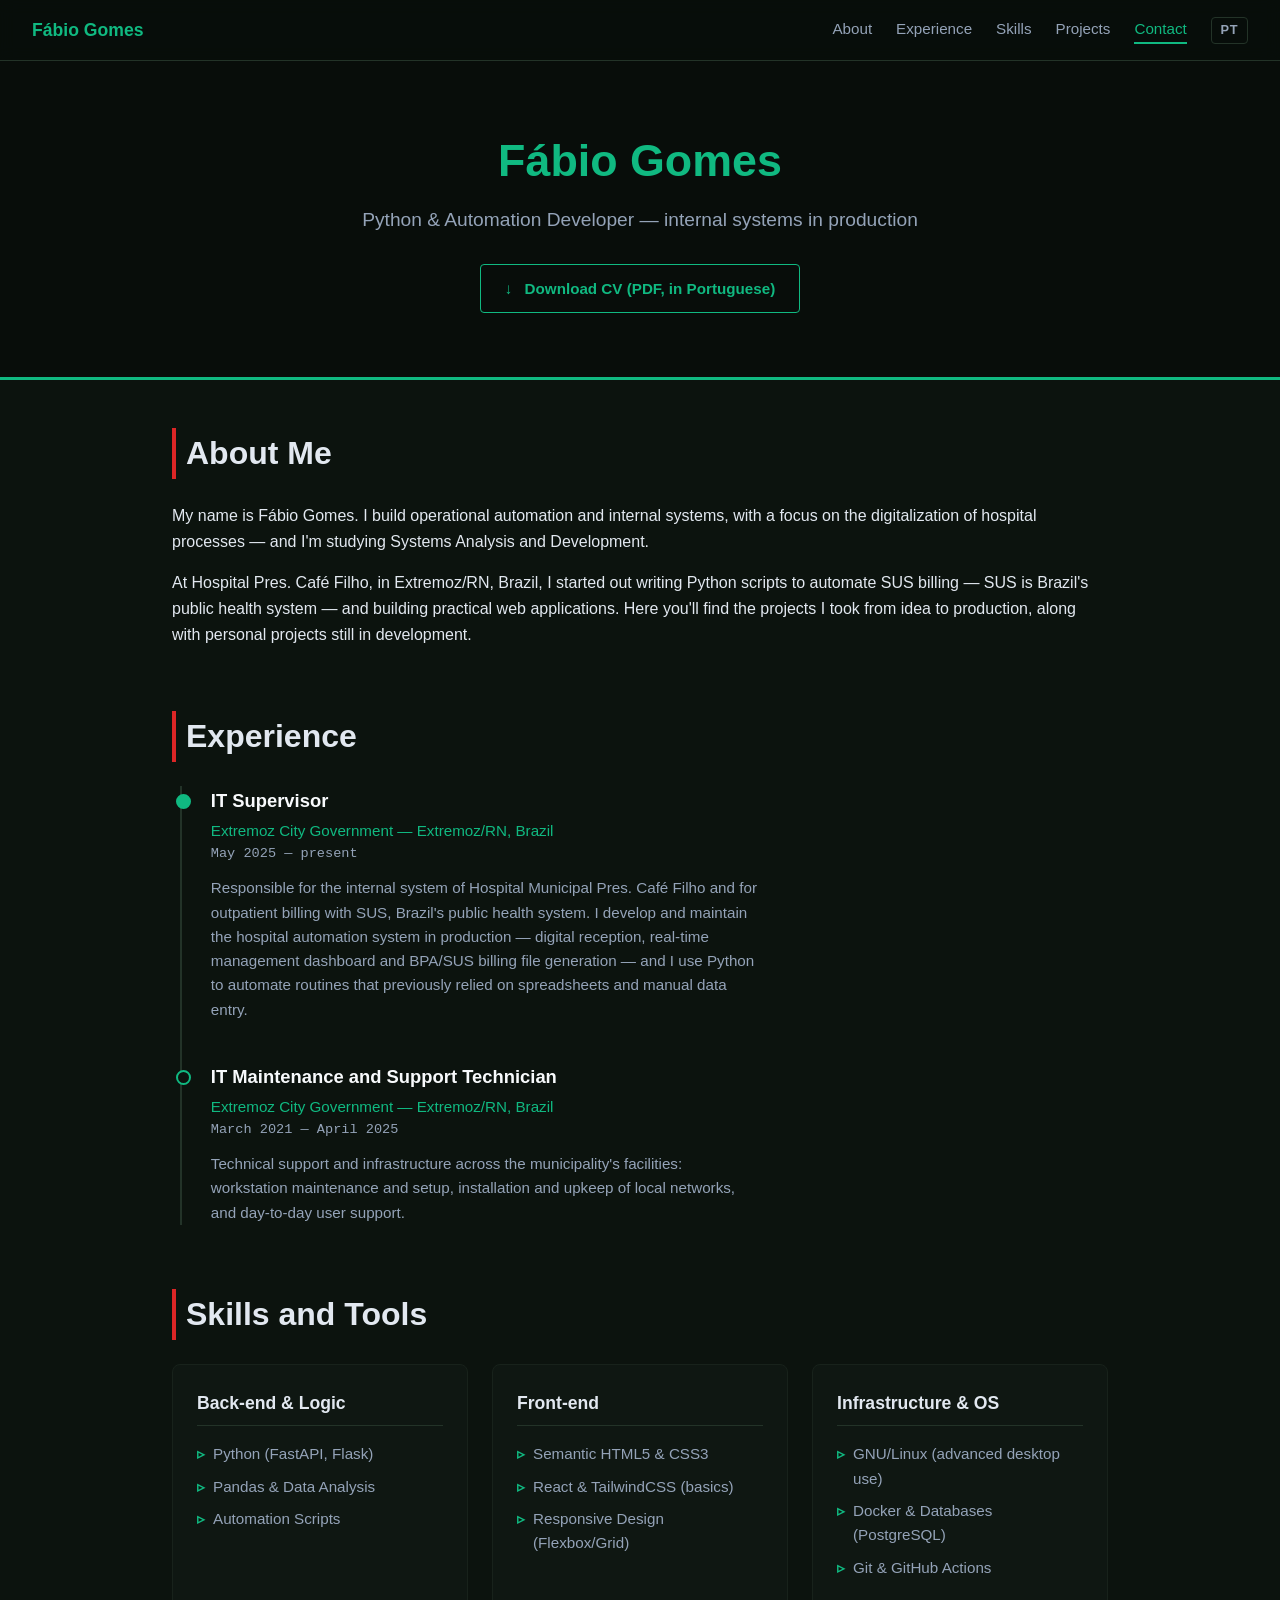
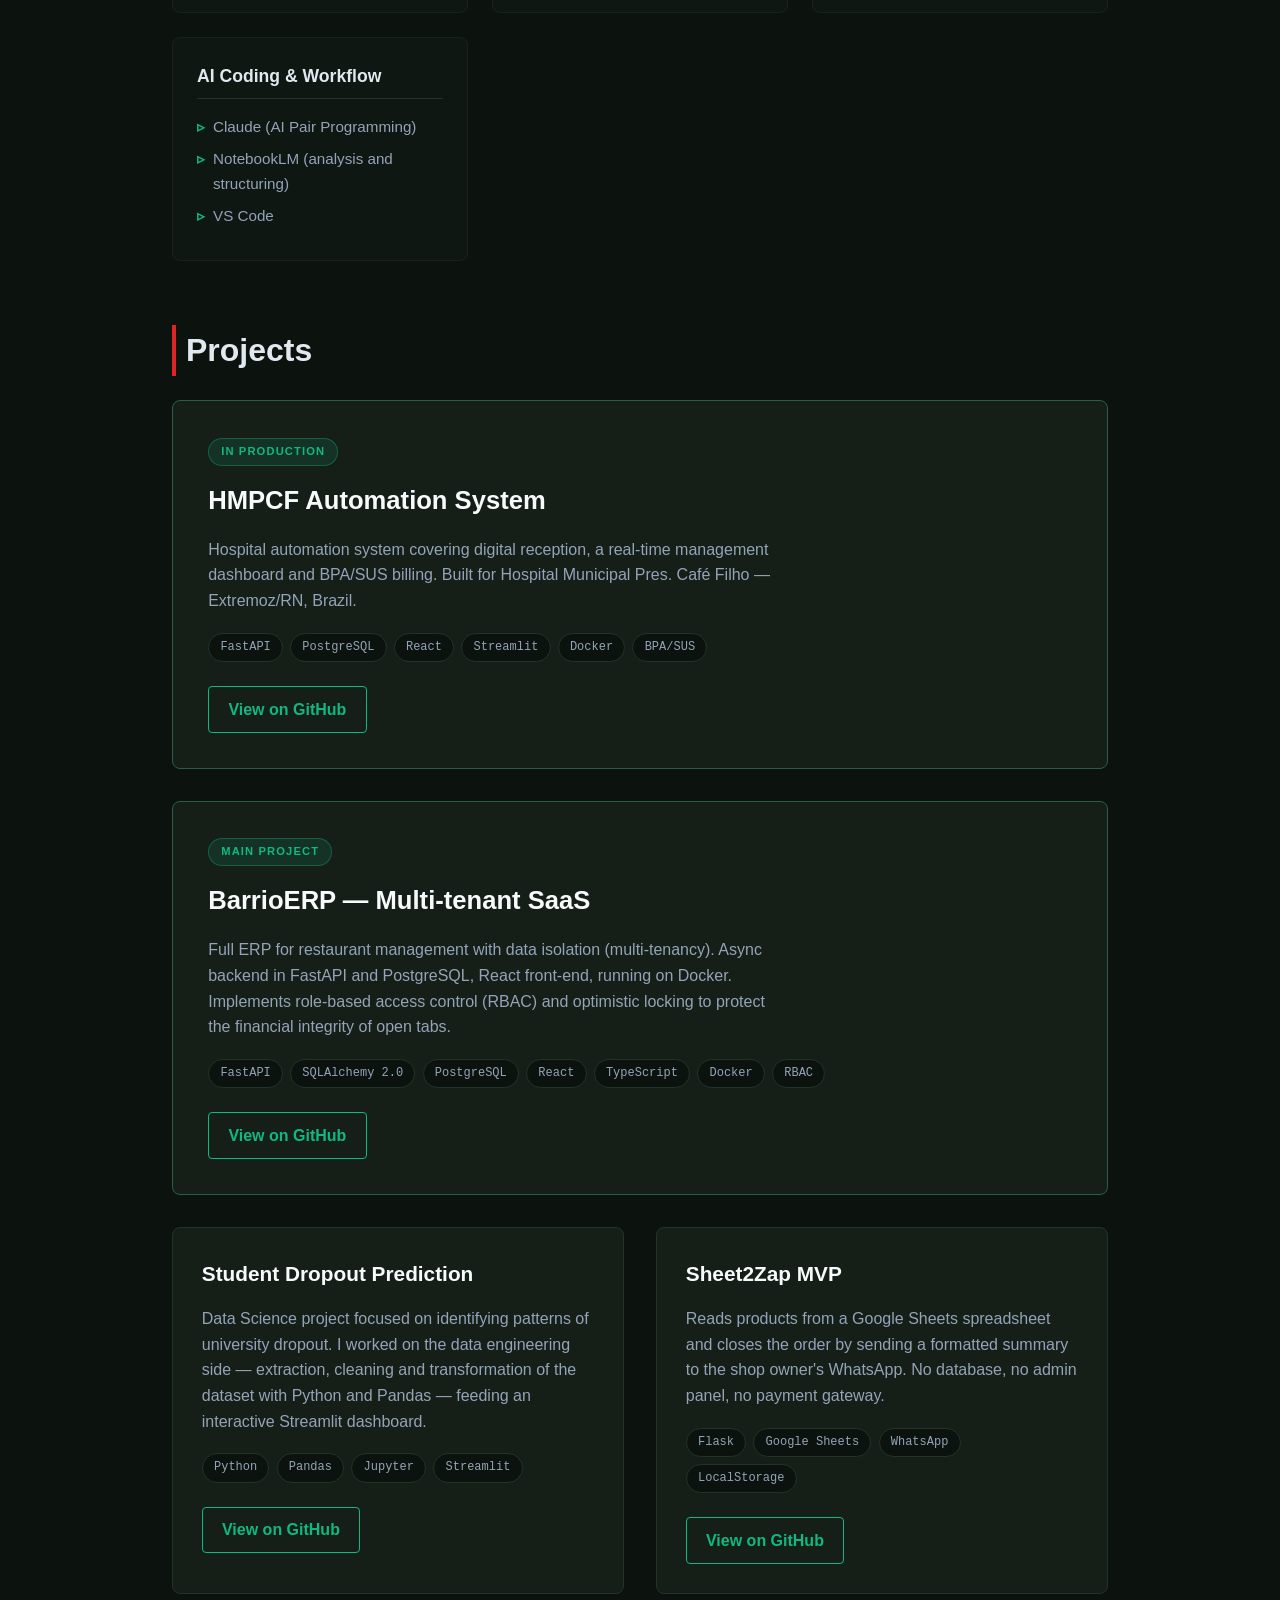
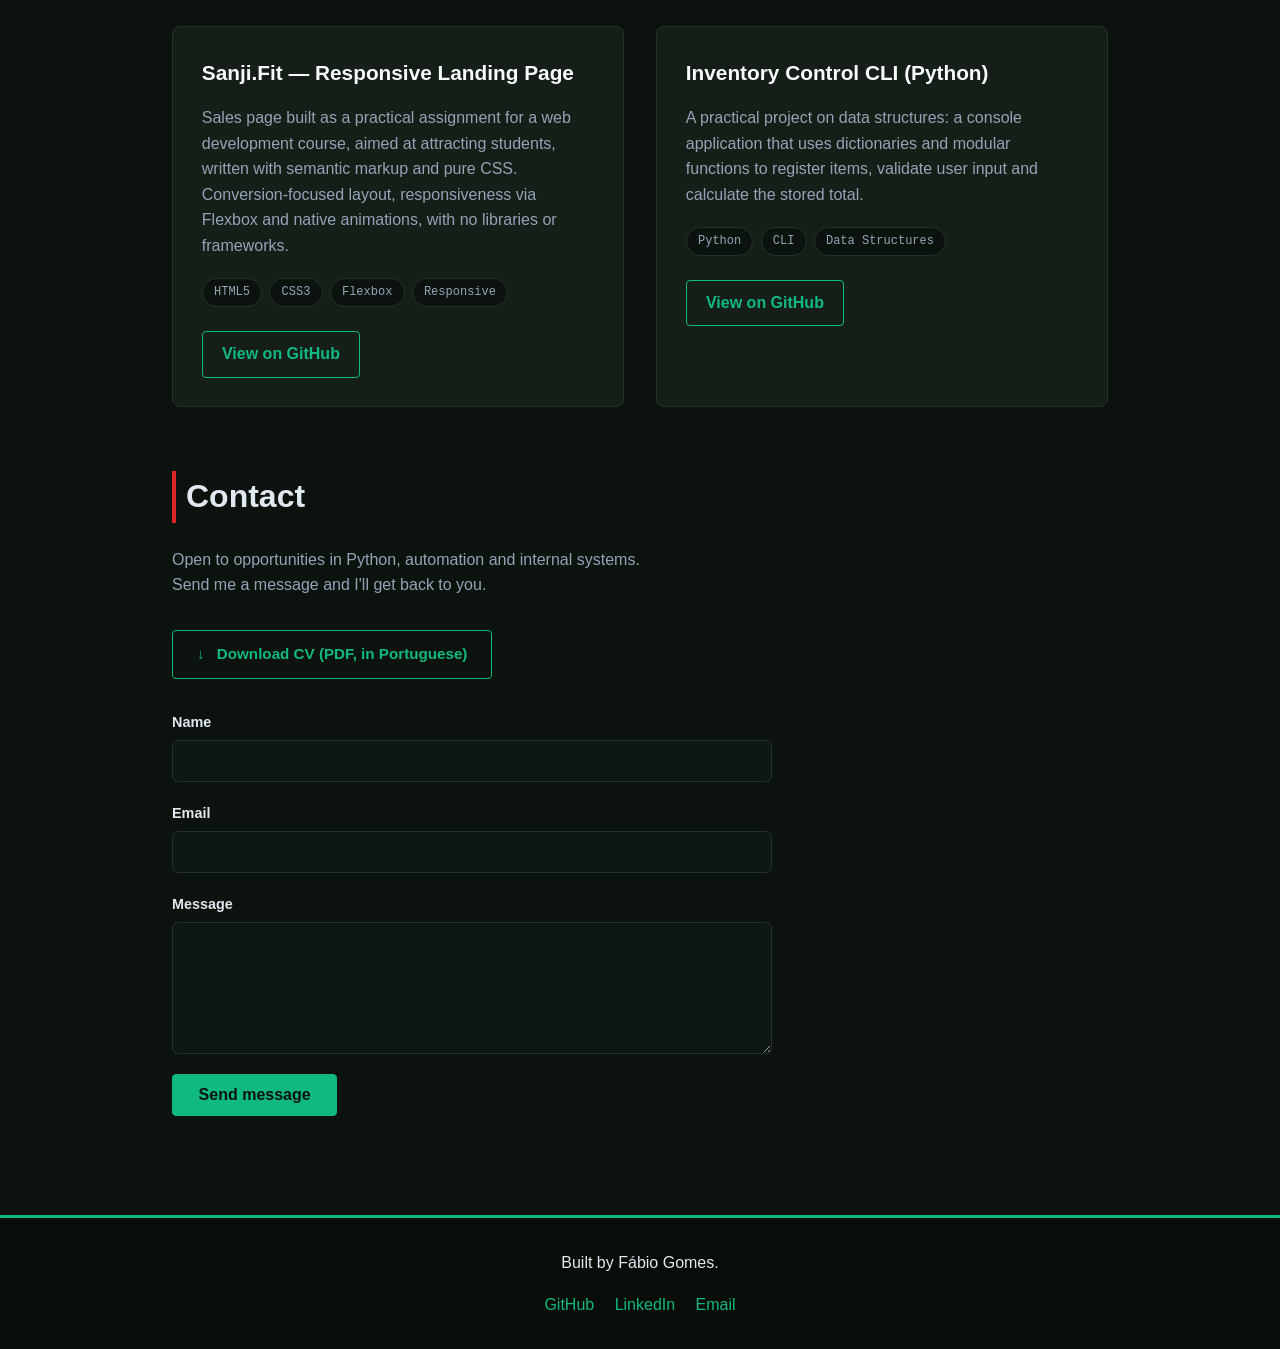
==== commit 9b66bef9: "Usa "CV" em vez de "résumé" na versão em inglês "Résumé" é o termo dos EUA — e lá "CV" significa doc" ====
--- a/en/index.html
+++ b/en/index.html
@@ -69,11 +69,13 @@
         <h1 class="titulo-site">Fábio Gomes</h1>
         <p class="subtitulo-site">Python &amp; Automation Developer — internal systems in production</p>
 
-        <!-- O PDF ainda é o currículo em português. Digo isso no rótulo em vez
+        <!-- Uso "CV" e não "résumé": CV é entendido no mundo todo, enquanto
+             "résumé" é o termo dos EUA (e lá "CV" significa documento acadêmico).
+             O PDF ainda é o currículo em português — digo isso no rótulo em vez
              de deixar a pessoa descobrir depois de baixar.
-             PENDENTE: fazer uma versão em inglês e trocar o link aqui. -->
+             PENDENTE: fazer a versão em inglês e trocar o link aqui. -->
         <a href="../curriculo-fabio-gomes.pdf" download class="botao-curriculo">
-            Download résumé (PDF, in Portuguese)
+            Download CV (PDF, in Portuguese)
         </a>
     </header>
 
@@ -283,7 +285,7 @@
             </p>
 
             <a href="../curriculo-fabio-gomes.pdf" download class="botao-curriculo botao-curriculo-contato">
-                Download résumé (PDF, in Portuguese)
+                Download CV (PDF, in Portuguese)
             </a>
 
             <!-- Mesmo endpoint do Formspree da versão em português.
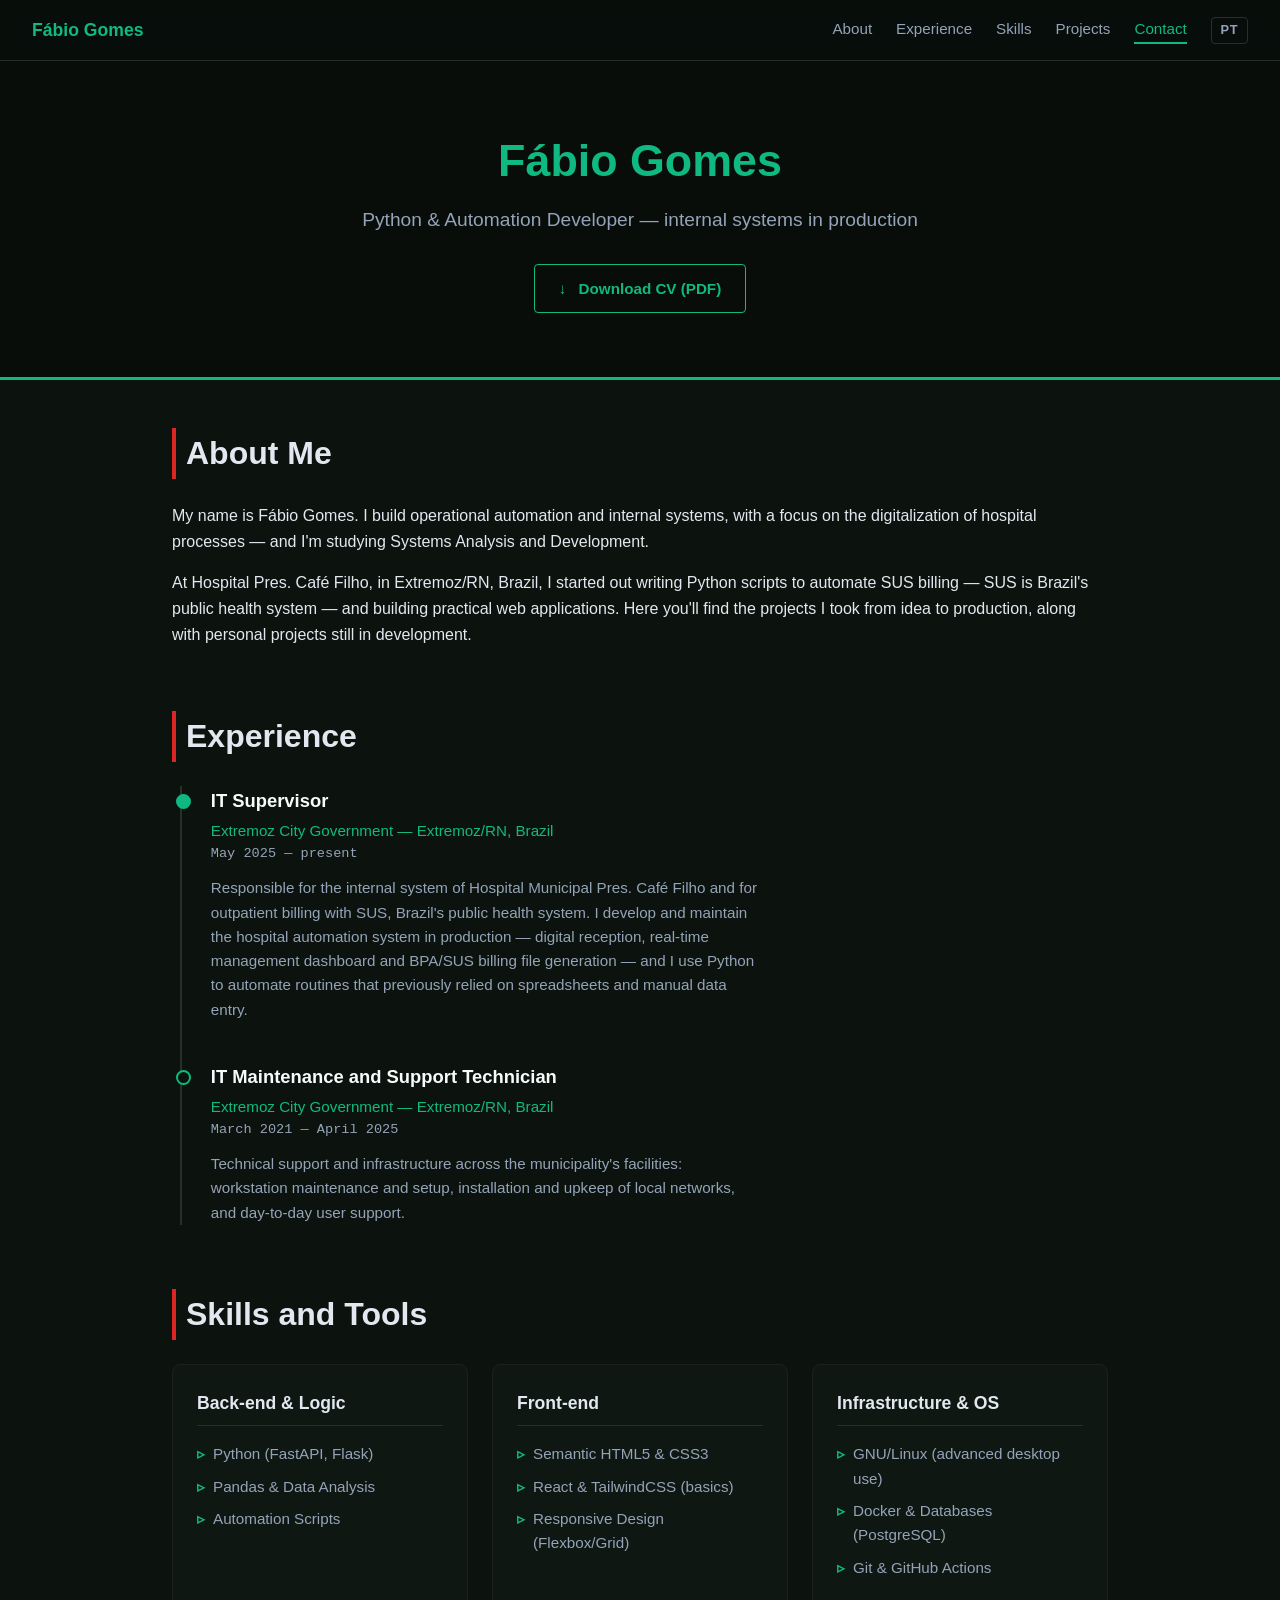
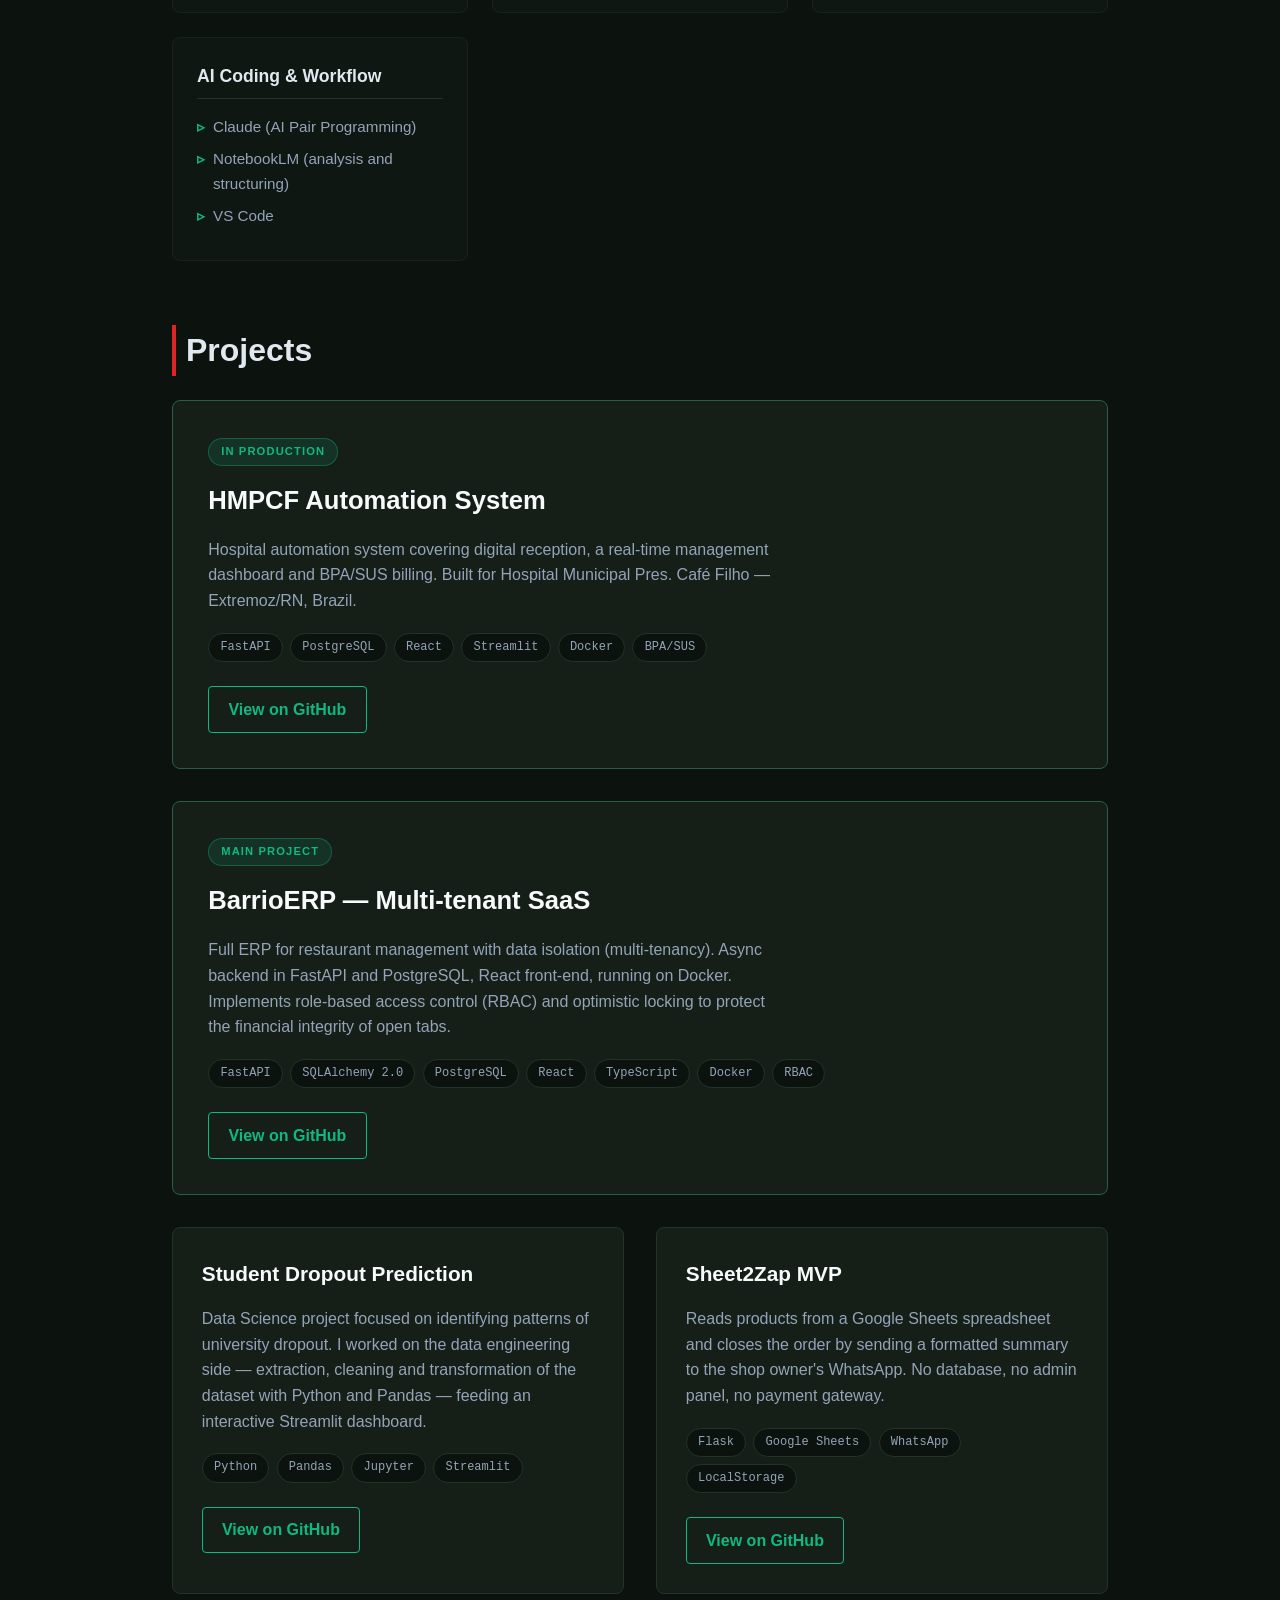
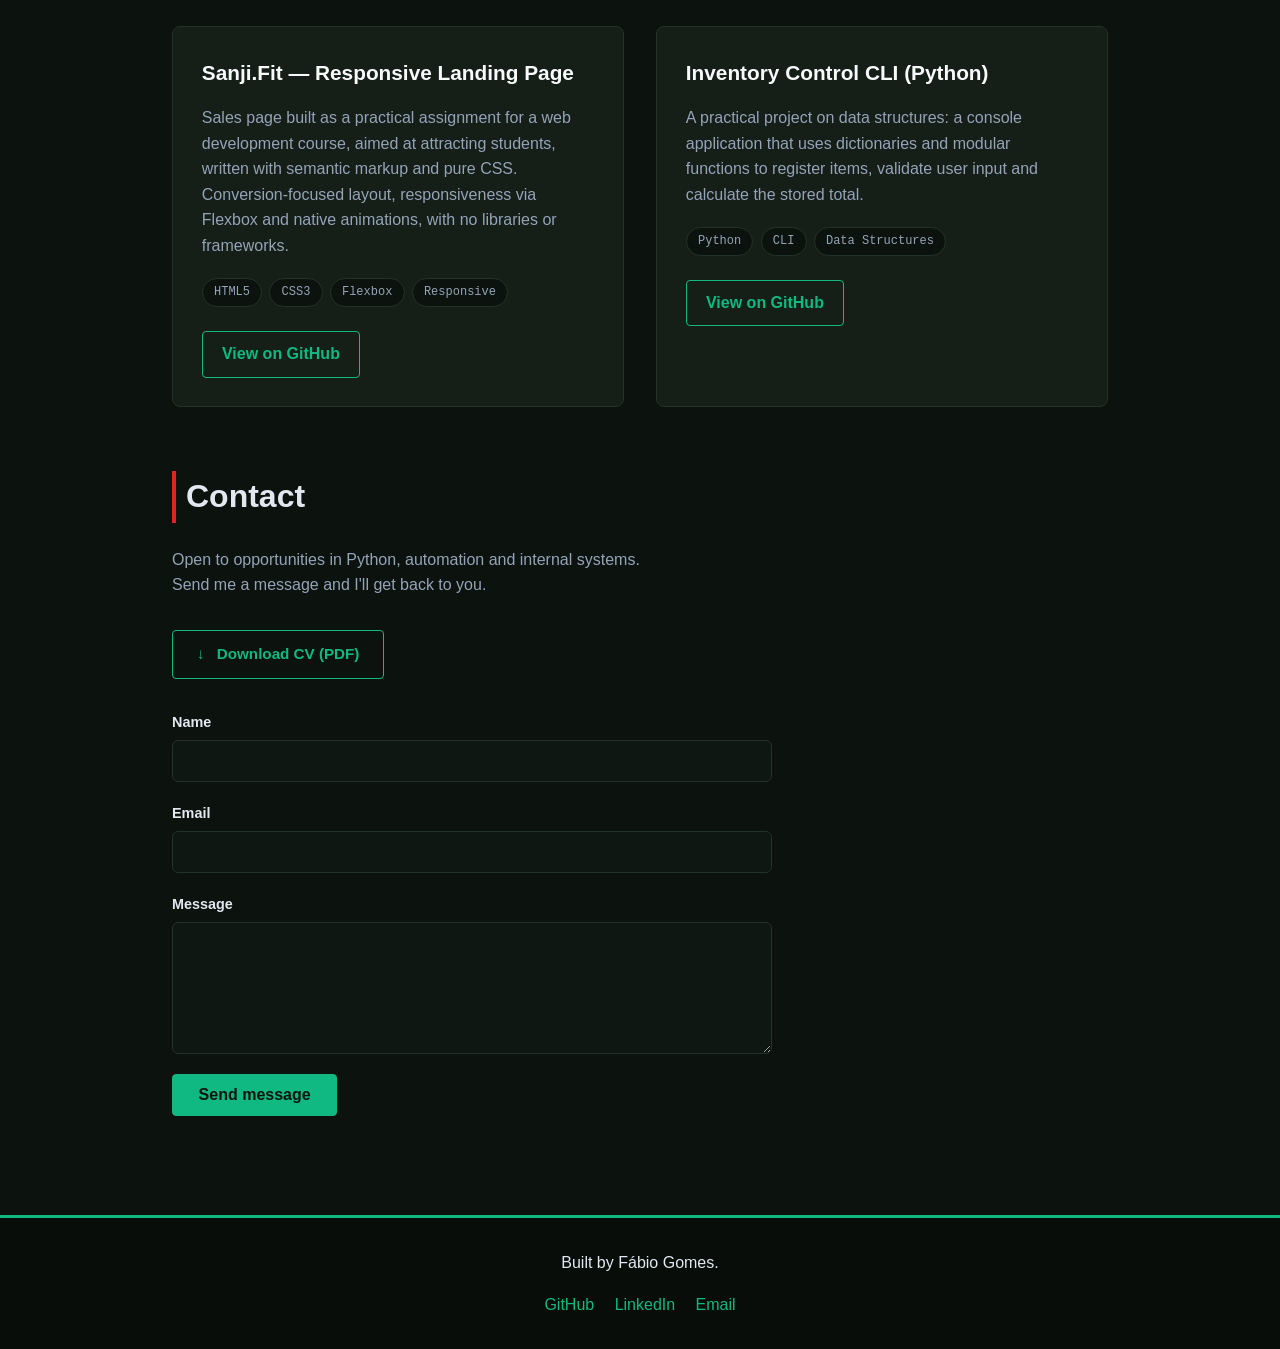
==== commit 471a4610: "Adiciona o CV em inglês e liga na página /en/ - cv-fabio-gomes.pdf (inglês) na raiz; curriculo-fabio" ====
--- a/en/index.html
+++ b/en/index.html
@@ -71,11 +71,10 @@
 
         <!-- Uso "CV" e não "résumé": CV é entendido no mundo todo, enquanto
              "résumé" é o termo dos EUA (e lá "CV" significa documento acadêmico).
-             O PDF ainda é o currículo em português — digo isso no rótulo em vez
-             de deixar a pessoa descobrir depois de baixar.
-             PENDENTE: fazer a versão em inglês e trocar o link aqui. -->
-        <a href="../curriculo-fabio-gomes.pdf" download class="botao-curriculo">
-            Download CV (PDF, in Portuguese)
+             Cada idioma tem seu PDF: cv-fabio-gomes.pdf aqui,
+             curriculo-fabio-gomes.pdf na versão em português. -->
+        <a href="../cv-fabio-gomes.pdf" download class="botao-curriculo">
+            Download CV (PDF)
         </a>
     </header>
 
@@ -284,8 +283,8 @@
                 Send me a message and I'll get back to you.
             </p>
 
-            <a href="../curriculo-fabio-gomes.pdf" download class="botao-curriculo botao-curriculo-contato">
-                Download CV (PDF, in Portuguese)
+            <a href="../cv-fabio-gomes.pdf" download class="botao-curriculo botao-curriculo-contato">
+                Download CV (PDF)
             </a>
 
             <!-- Mesmo endpoint do Formspree da versão em português.
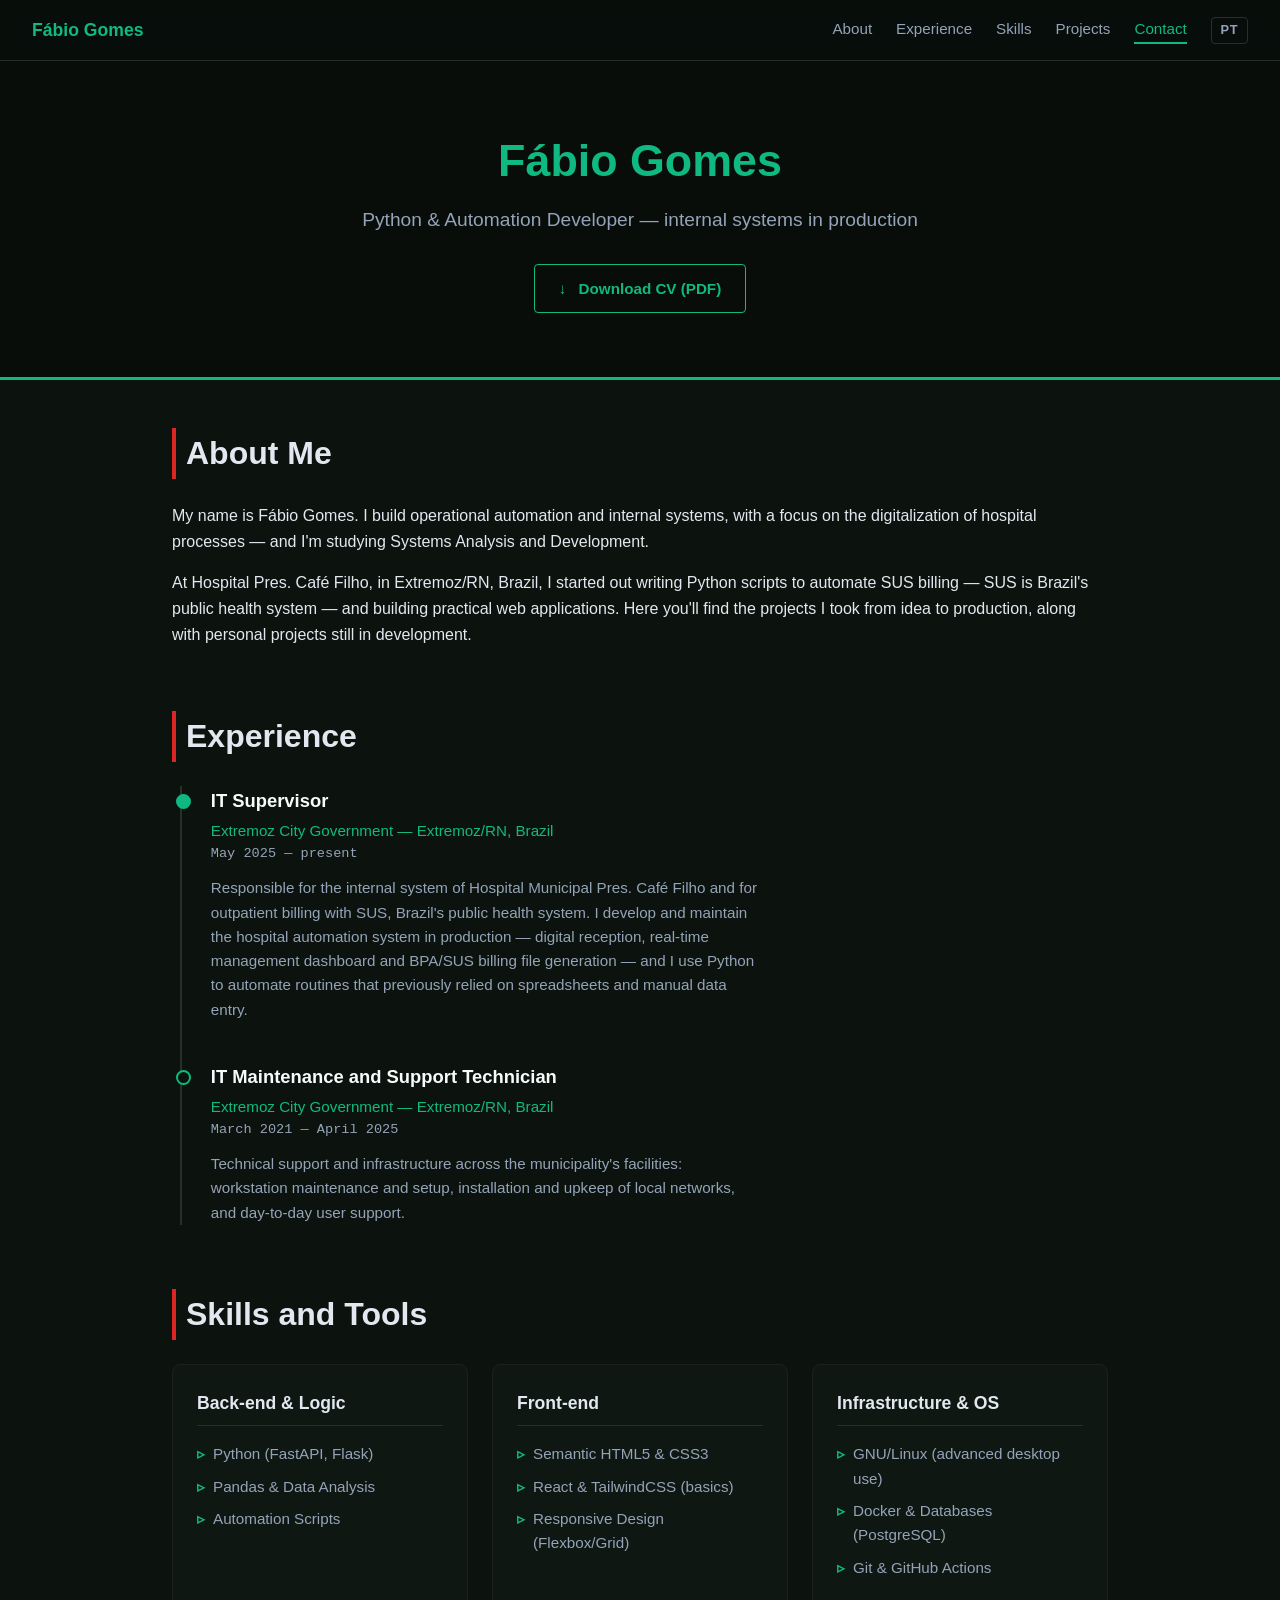
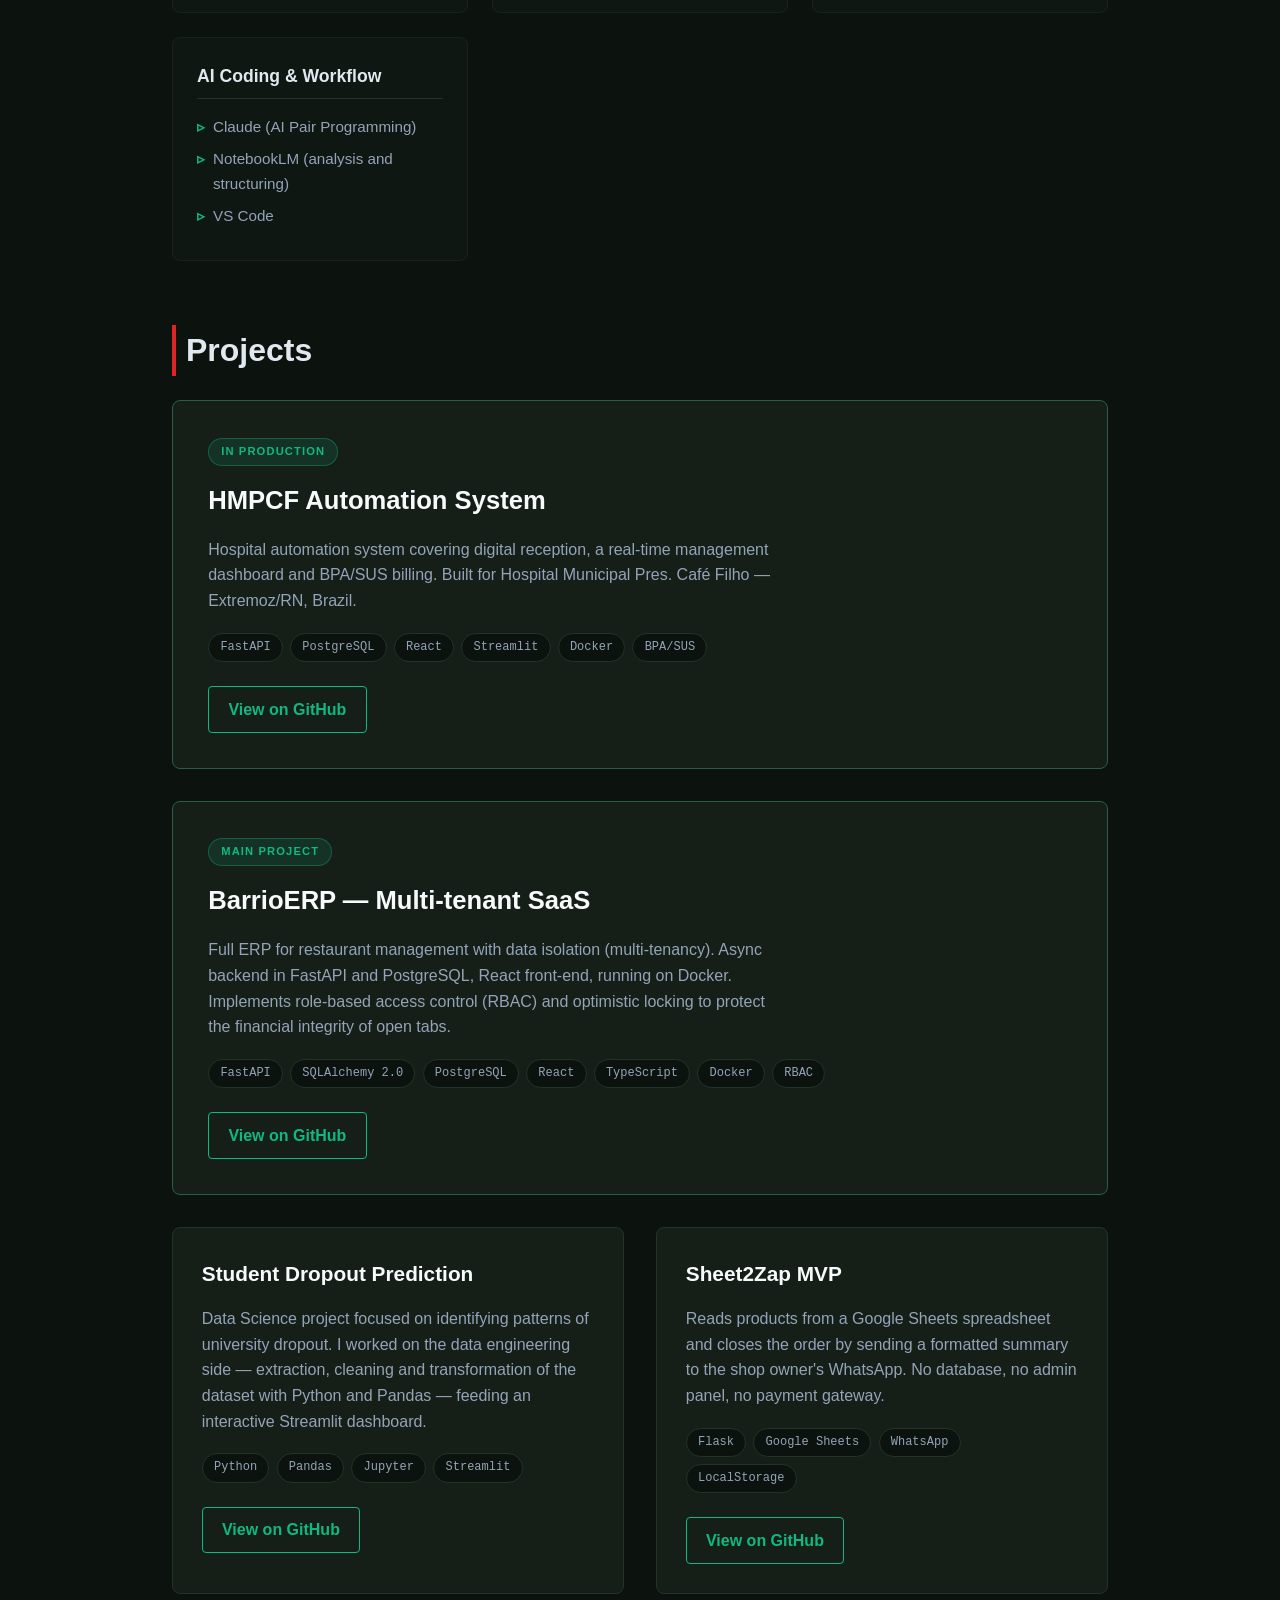
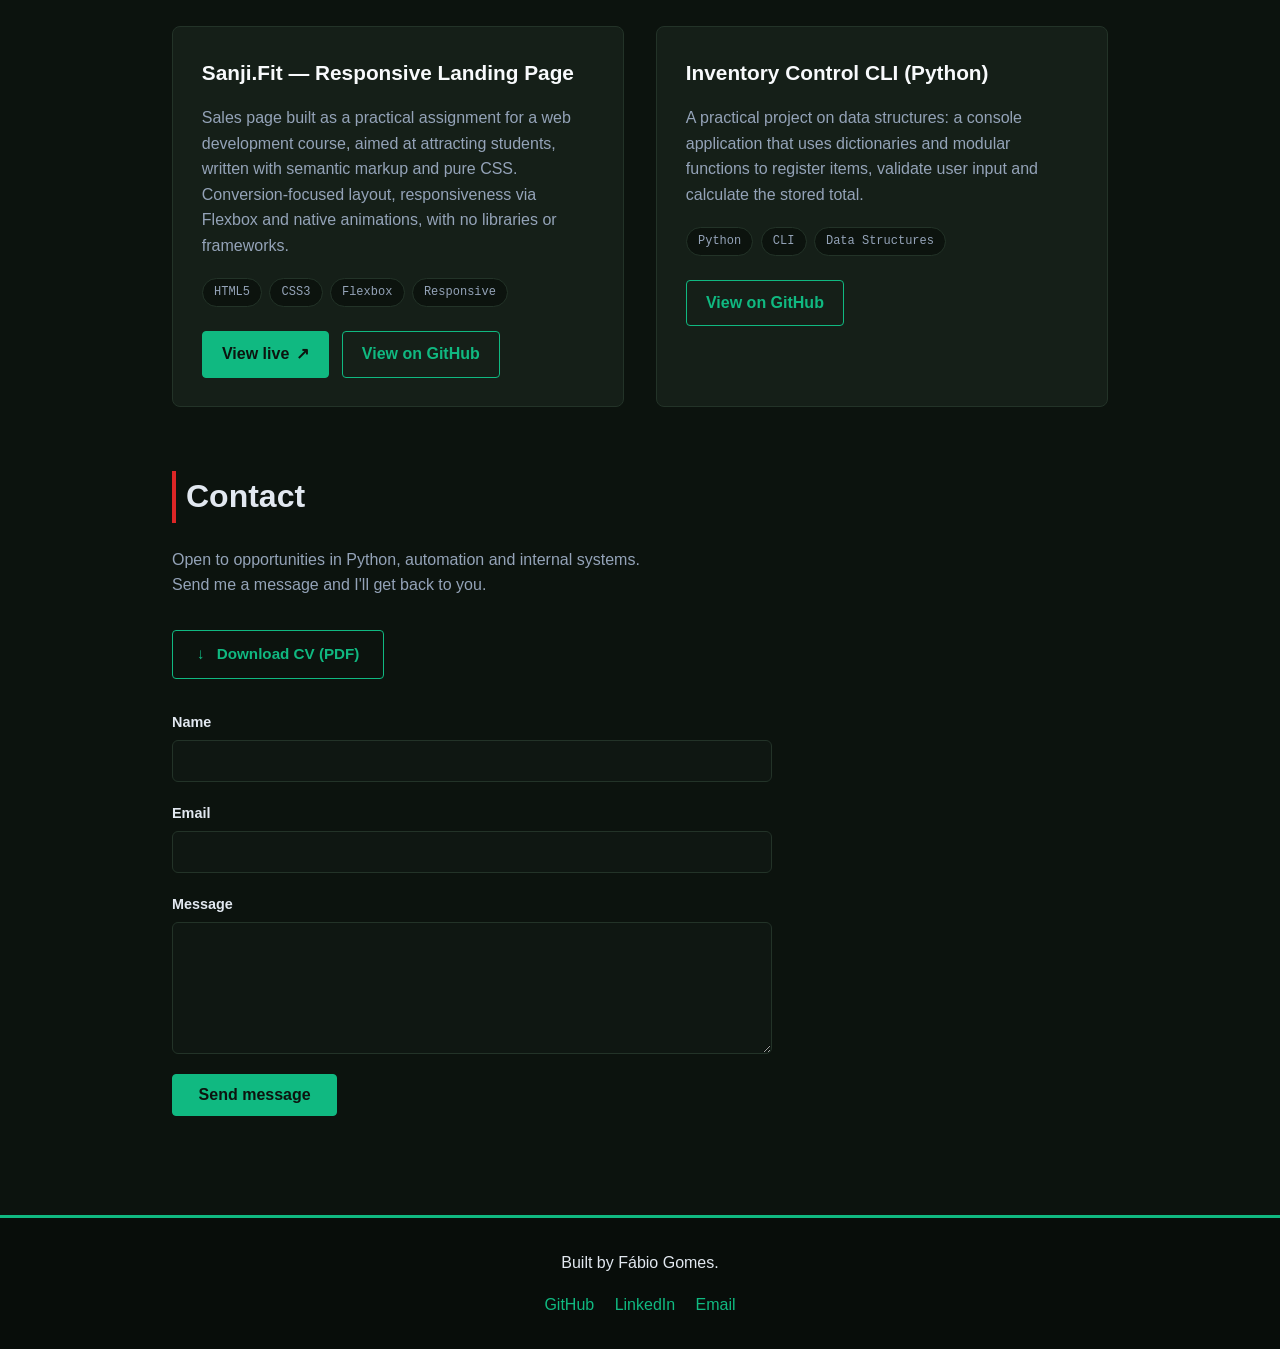
==== commit 7b2032cb: "Adiciona demo ao vivo do Sanji.Fit nas duas versões - Estrutura .acoes-projeto agrupando "Ver ao viv" ====
--- a/en/index.html
+++ b/en/index.html
@@ -256,7 +256,10 @@
                         <li>Flexbox</li>
                         <li>Responsive</li>
                     </ul>
-                    <a href="https://github.com/fabiogomes95/landing-page-sanji-fit" target="_blank" rel="noopener noreferrer" class="botao-projeto">View on GitHub</a>
+                    <div class="acoes-projeto">
+                        <a href="https://fabiogomes95.github.io/landing-page-sanji-fit/" target="_blank" rel="noopener noreferrer" class="botao-demo">View live</a>
+                        <a href="https://github.com/fabiogomes95/landing-page-sanji-fit" target="_blank" rel="noopener noreferrer" class="botao-projeto">View on GitHub</a>
+                    </div>
                 </li>
 
                 <li class="cartao-projeto">
--- a/style.css
+++ b/style.css
@@ -605,6 +605,60 @@
     color: #10b981;
     border: 1px solid #10b981;
     border-radius: 4px;
+
+    transition: background-color 0.2s ease, color 0.2s ease;
+}
+
+.botao-projeto:hover {
+    background-color: rgba(16, 185, 129, 0.12);
+}
+
+/* Caixa dos botões do cartão. Só existe nos projetos que têm demo ao vivo —
+   nos outros o link do GitHub fica solto mesmo, e o resultado é igual.
+   Pra somar uma demo em outro projeto: envolver os dois <a> nesta div. */
+.acoes-projeto {
+    display: flex;
+    flex-wrap: wrap; /* no celular os botões empilham em vez de espremer */
+    gap: 0.8rem;
+    margin-top: 1.5rem;
+}
+
+/* Dentro da caixa quem dá o espaçamento é ela, não os botões. */
+.acoes-projeto .botao-projeto,
+.acoes-projeto .botao-demo {
+    margin-top: 0;
+}
+
+/* Botão preenchido = ação principal. Ver funcionando vale mais que ler o
+   código, então a demo tem mais peso visual que o link do GitHub. */
+.botao-demo {
+    display: inline-block;
+    padding: 0.6rem 1.2rem;
+
+    text-decoration: none;
+    font-weight: bold;
+
+    color: #0c130e;             /* texto escuro sobre verde = contraste bom */
+    background-color: #10b981;
+    border: 1px solid #10b981;
+    border-radius: 4px;
+
+    transition: background-color 0.2s ease;
+}
+
+.botao-demo:hover {
+    background-color: #0ea472;
+}
+
+.botao-demo:focus-visible {
+    outline: 2px solid #10b981;
+    outline-offset: 3px;
+}
+
+/* Seta diagonal indicando "abre em outro lugar". Feita em CSS, sem ícone. */
+.botao-demo::after {
+    content: "↗";
+    margin-left: 0.4rem;
 }
 
 
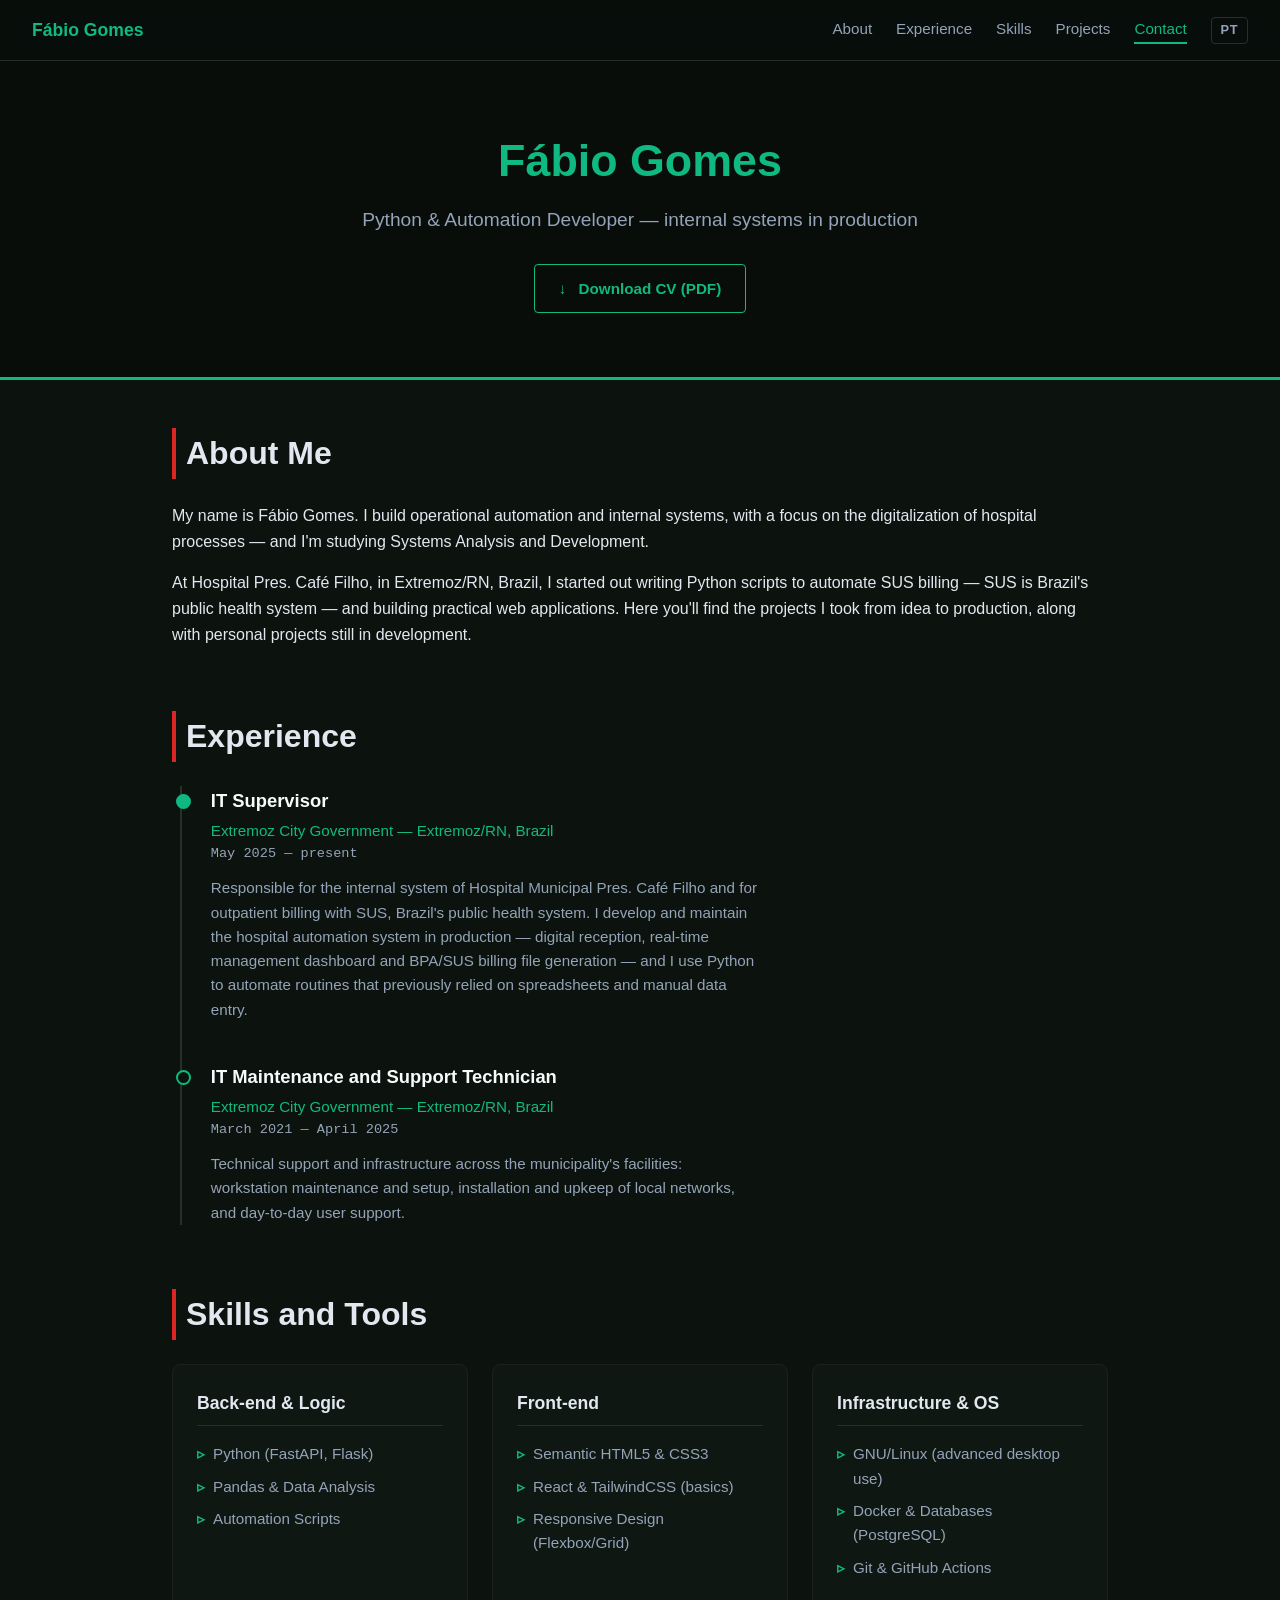
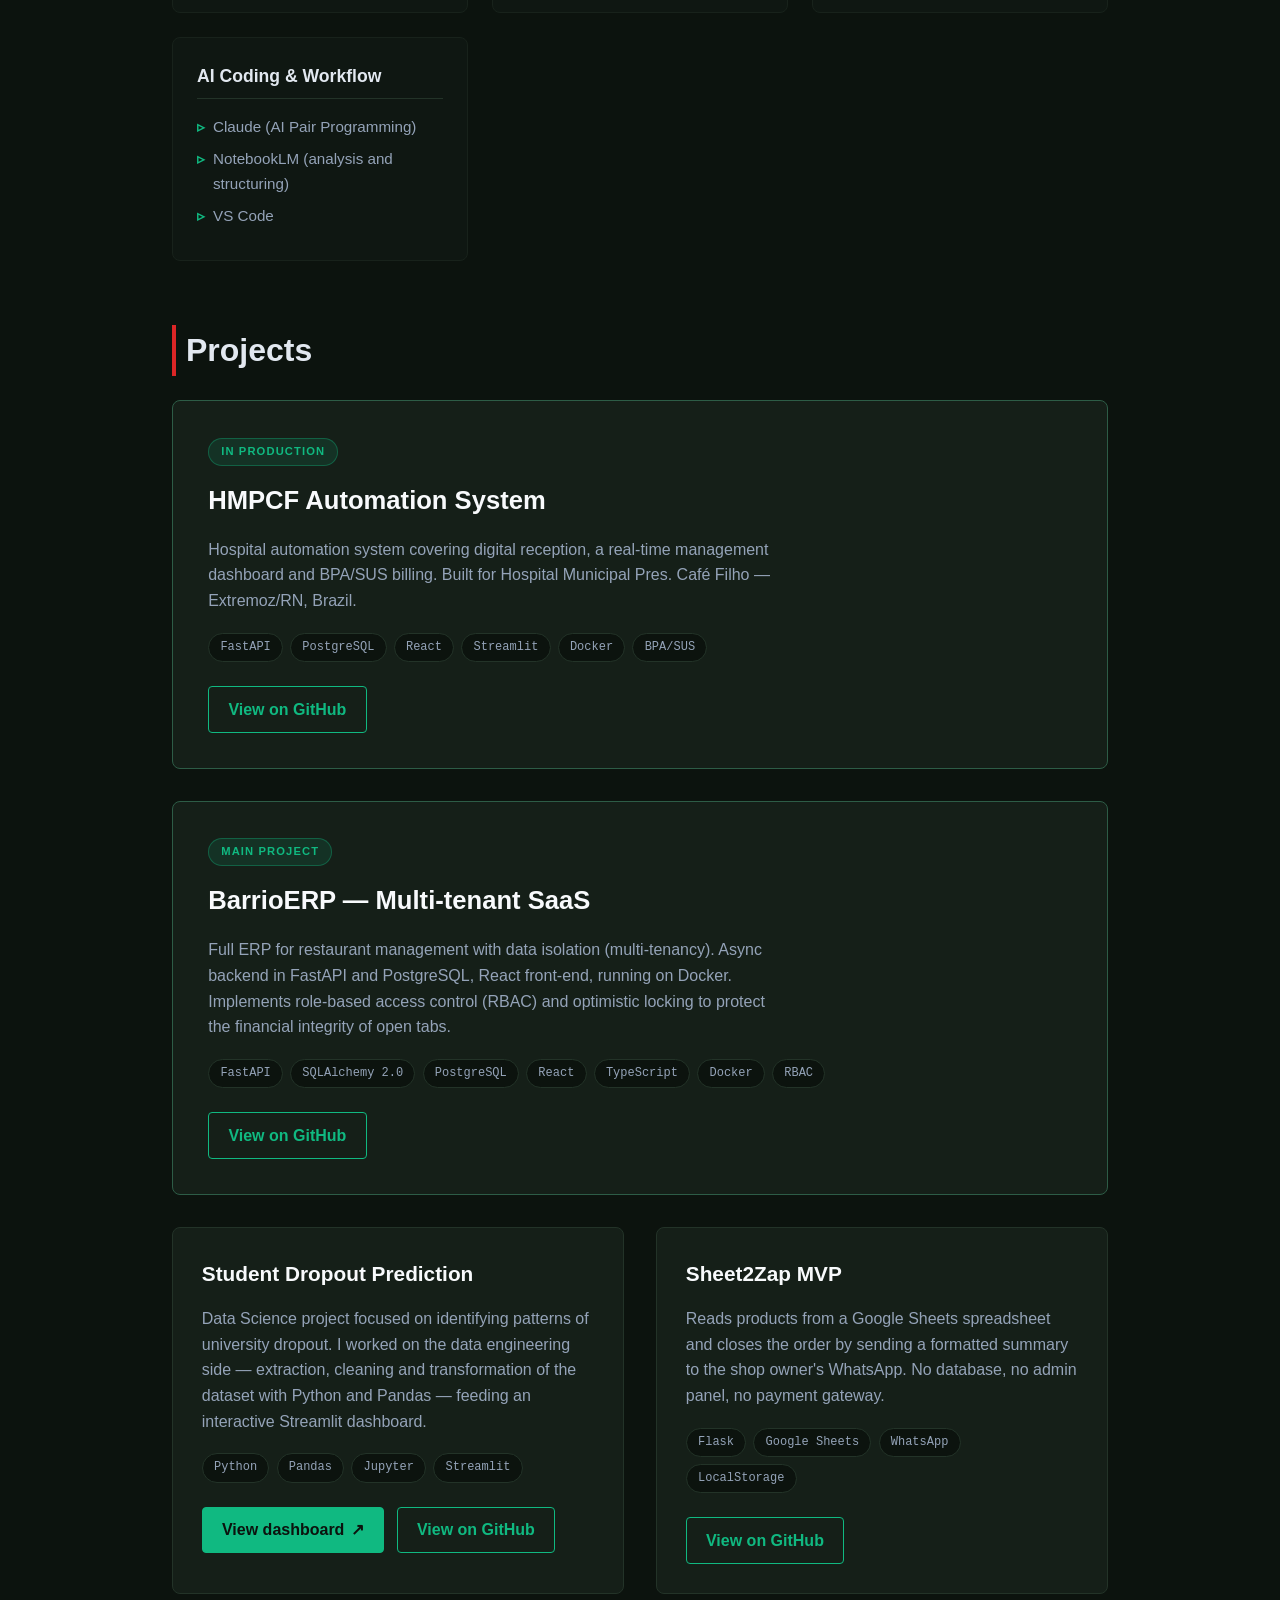
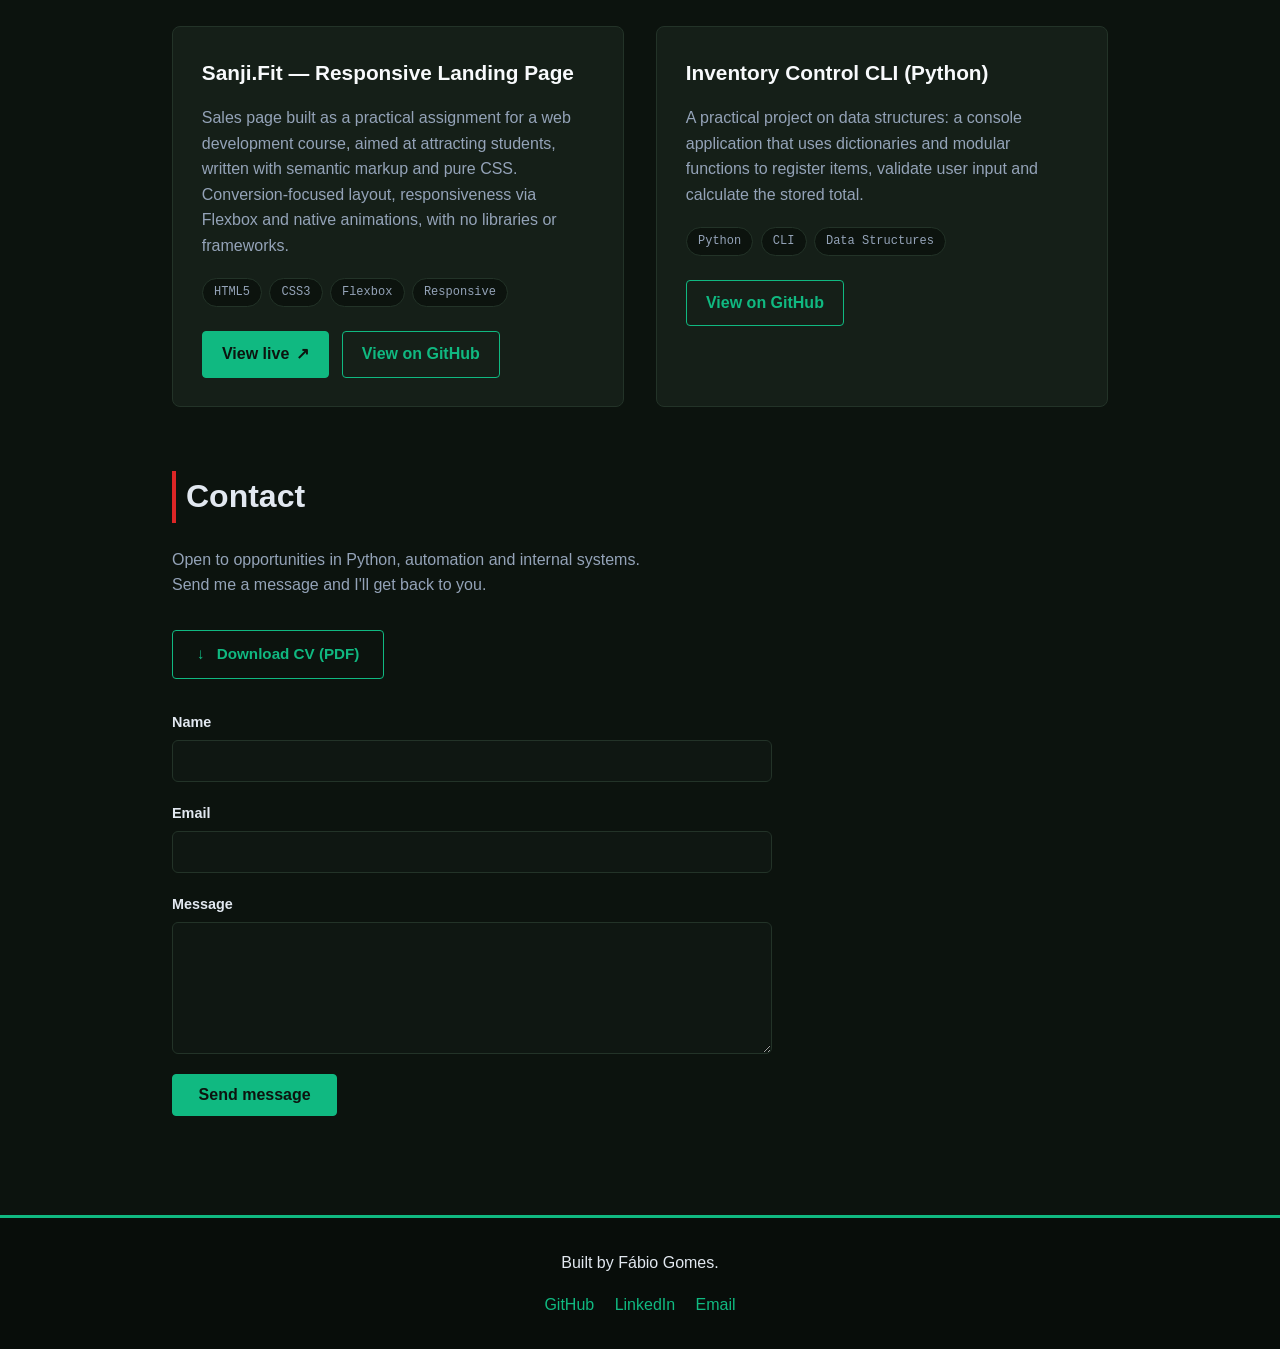
==== commit 1a5f695d: "Adiciona demo do dashboard Streamlit nas duas versões Segundo projeto com demo ao vivo. Deixa anotad" ====
--- a/en/index.html
+++ b/en/index.html
@@ -223,7 +223,10 @@
                         <li>Jupyter</li>
                         <li>Streamlit</li>
                     </ul>
-                    <a href="https://github.com/Senac-EAD-PTI-Grupo/senac-pi-grupo03-2026" target="_blank" rel="noopener noreferrer" class="botao-projeto">View on GitHub</a>
+                    <div class="acoes-projeto">
+                        <a href="https://senac-pi-grupo03-2026.streamlit.app/" target="_blank" rel="noopener noreferrer" class="botao-demo">View dashboard</a>
+                        <a href="https://github.com/Senac-EAD-PTI-Grupo/senac-pi-grupo03-2026" target="_blank" rel="noopener noreferrer" class="botao-projeto">View on GitHub</a>
+                    </div>
                 </li>
 
                 <li class="cartao-projeto">
